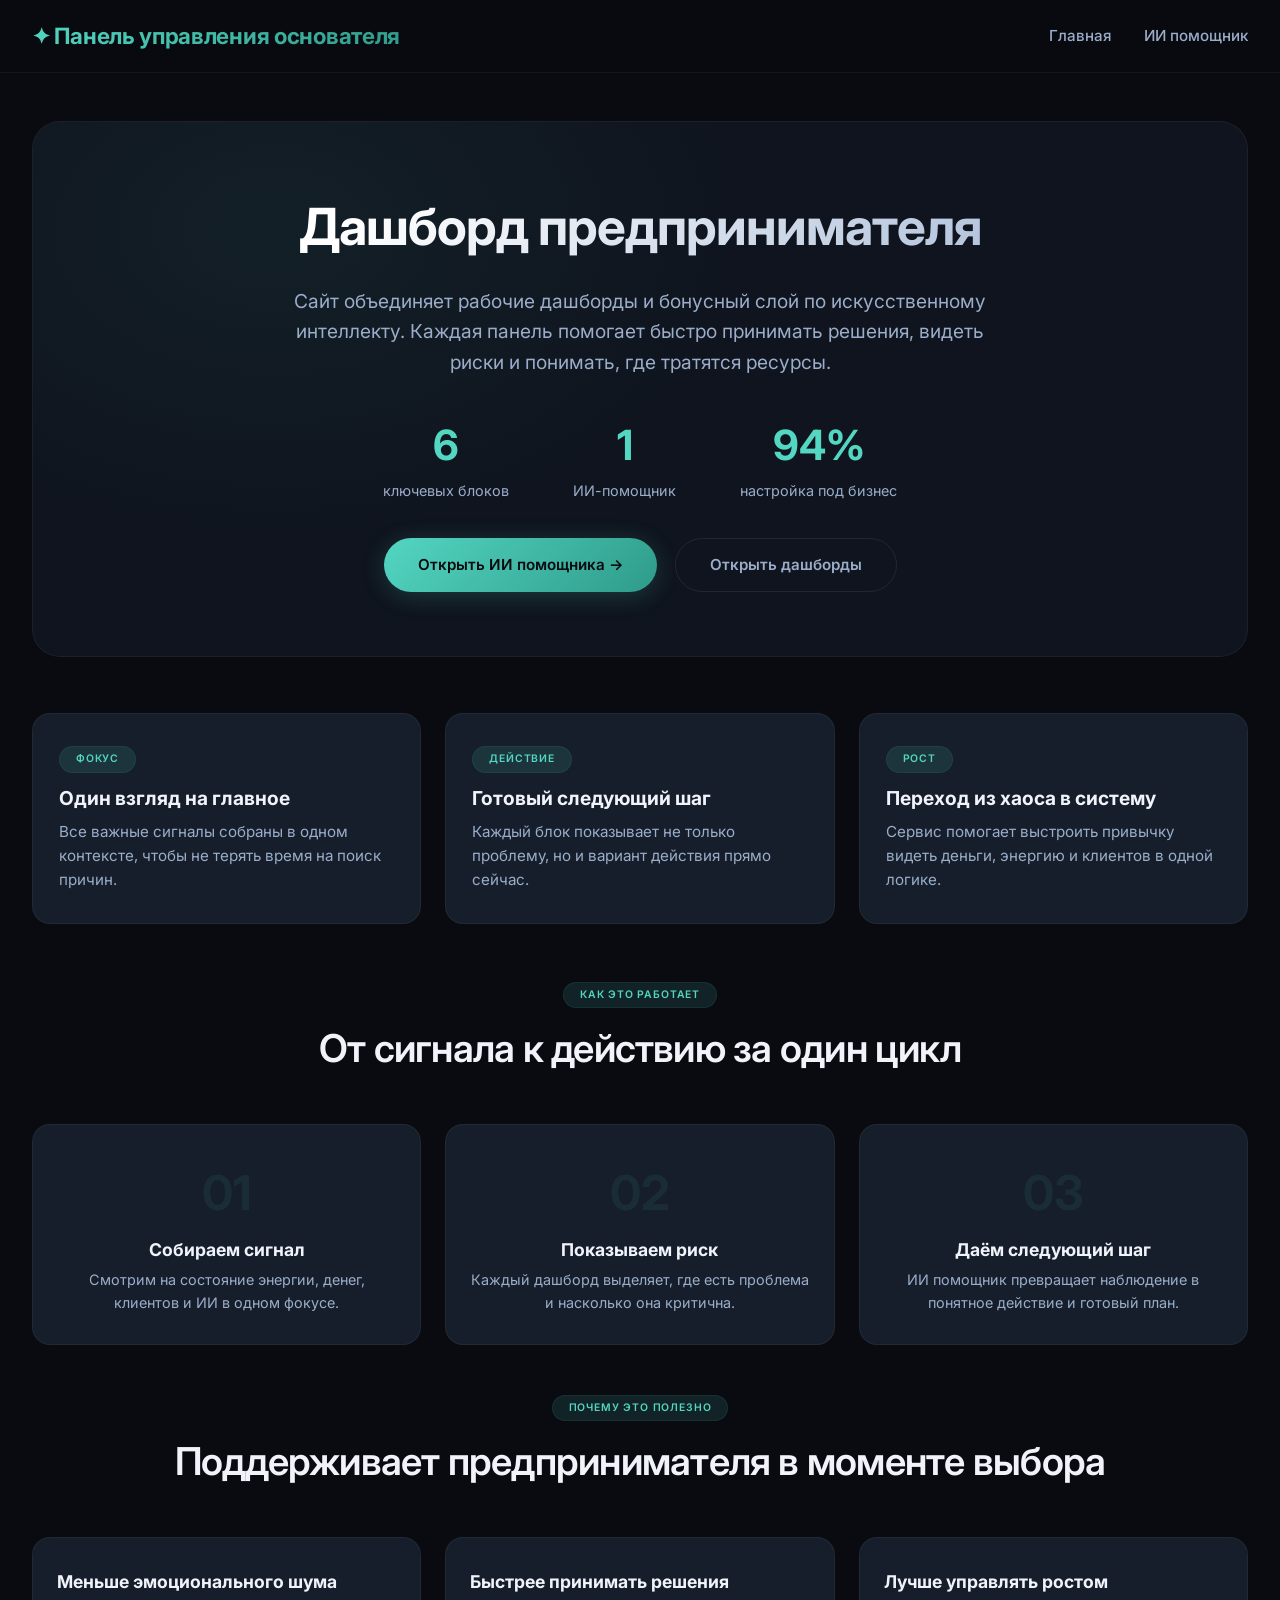
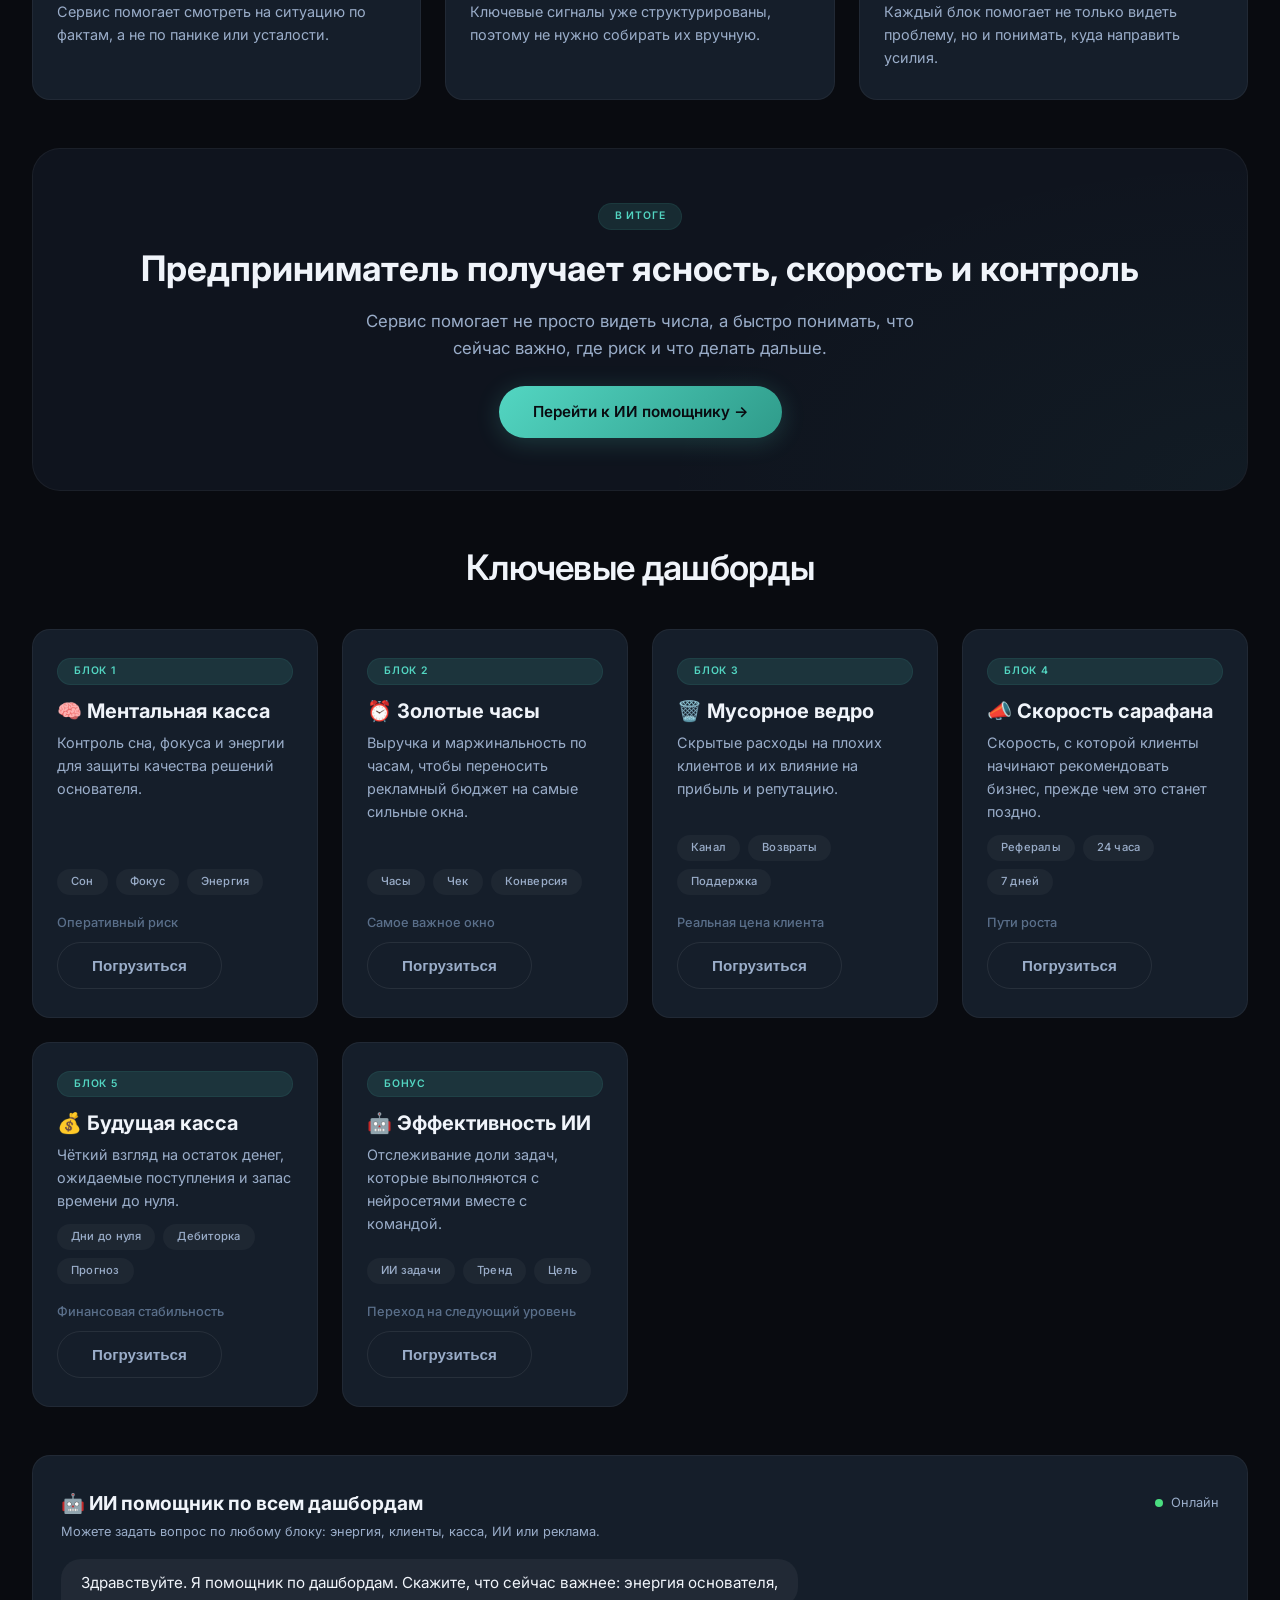
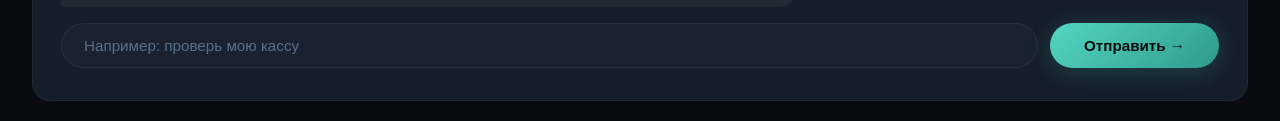
==== index.html @ 98371588 "Update index.html" ====
<!DOCTYPE html>
<html lang="ru">
<head>
  <meta charset="UTF-8" />
  <meta name="viewport" content="width=device-width, initial-scale=1.0" />
  <title>Панель управления основателя</title>
  <link rel="stylesheet" href="styles.css" />
  <link href="https://fonts.googleapis.com/css2?family=Inter:opsz@14..32&display=swap" rel="stylesheet" />
</head>
<body>
  <header>
    <div class="container navbar">
      <div class="brand">✦ Панель управления основателя</div>
      <nav class="nav-links">
        <a href="index.html">Главная</a>
        <a href="ai-assistant.html">ИИ помощник</a>
      </nav>
      <button class="hamburger" aria-label="Меню">
        <span></span><span></span><span></span>
      </button>
    </div>
  </header>

  <main class="container">
    <!-- ===== HERO ===== -->
    <section class="hero">
      <div class="hero-card">
        <div class="hero-glow"></div>
        <h1>Дашборд предпринимателя</h1>
        <p>Сайт объединяет рабочие дашборды и бонусный слой по искусственному интеллекту. Каждая панель помогает быстро принимать решения, видеть риски и понимать, где тратятся ресурсы.</p>
        <div class="hero-metrics">
          <div class="hero-stat" data-count="6">
            <strong>0</strong>
            <span>ключевых блоков</span>
          </div>
          <div class="hero-stat" data-count="1">
            <strong>0</strong>
            <span>ИИ-помощник</span>
          </div>
          <div class="hero-stat" data-count="100" data-suffix="%">
            <strong>0%</strong>
            <span>настройка под бизнес</span>
          </div>
        </div>
        <div class="hero-actions">
          <a class="btn" href="ai-assistant.html">Открыть ИИ помощника →</a>
          <a class="btn secondary" href="#dashboards">Открыть дашборды</a>
        </div>
      </div>
    </section>

    <!-- ===== FEATURES ===== -->
    <section class="feature-band">
      <article class="feature-card fade-item">
        <span class="badge">Фокус</span>
        <h3>Один взгляд на главное</h3>
        <p>Все важные сигналы собраны в одном контексте, чтобы не терять время на поиск причин.</p>
      </article>
      <article class="feature-card fade-item">
        <span class="badge">Действие</span>
        <h3>Готовый следующий шаг</h3>
        <p>Каждый блок показывает не только проблему, но и вариант действия прямо сейчас.</p>
      </article>
      <article class="feature-card fade-item">
        <span class="badge">Рост</span>
        <h3>Переход из хаоса в систему</h3>
        <p>Сервис помогает выстроить привычку видеть деньги, энергию и клиентов в одной логике.</p>
      </article>
    </section>

    <!-- ===== HOW IT WORKS ===== -->
    <section class="how-it-works">
      <div class="section-heading fade-item">
        <span class="badge">Как это работает</span>
        <h2>От сигнала к действию за один цикл</h2>
      </div>
      <div class="steps-grid">
        <article class="step-card fade-item">
          <span class="step-number">01</span>
          <h3>Собираем сигнал</h3>
          <p>Смотрим на состояние энергии, денег, клиентов и ИИ в одном фокусе.</p>
        </article>
        <article class="step-card fade-item">
          <span class="step-number">02</span>
          <h3>Показываем риск</h3>
          <p>Каждый дашборд выделяет, где есть проблема и насколько она критична.</p>
        </article>
        <article class="step-card fade-item">
          <span class="step-number">03</span>
          <h3>Даём следующий шаг</h3>
          <p>ИИ помощник превращает наблюдение в понятное действие и готовый план.</p>
        </article>
      </div>
    </section>

    <!-- ===== VALUE ===== -->
    <section class="value-section">
      <div class="section-heading fade-item">
        <span class="badge">Почему это полезно</span>
        <h2>Поддерживает предпринимателя в моменте выбора</h2>
      </div>
      <div class="value-grid">
        <article class="value-card fade-item">
          <h3>Меньше эмоционального шума</h3>
          <p>Сервис помогает смотреть на ситуацию по фактам, а не по панике или усталости.</p>
        </article>
        <article class="value-card fade-item">
          <h3>Быстрее принимать решения</h3>
          <p>Ключевые сигналы уже структурированы, поэтому не нужно собирать их вручную.</p>
        </article>
        <article class="value-card fade-item">
          <h3>Лучше управлять ростом</h3>
          <p>Каждый блок помогает не только видеть проблему, но и понимать, куда направить усилия.</p>
        </article>
      </div>
    </section>

    <!-- ===== FINAL CTA ===== -->
    <section class="final-cta fade-item">
      <div class="final-cta-content">
        <span class="badge">В итоге</span>
        <h2>Предприниматель получает ясность, скорость и контроль</h2>
        <p>Сервис помогает не просто видеть числа, а быстро понимать, что сейчас важно, где риск и что делать дальше.</p>
        <a class="btn" href="ai-assistant.html">Перейти к ИИ помощнику →</a>
      </div>
    </section>

    <!-- ===== DASHBOARDS ===== -->
    <section id="dashboards">
      <h2 class="section-title fade-item">Ключевые дашборды</h2>
      <div class="dashboard-grid">
        <article class="card fade-item">
          <span class="badge">Блок 1</span>
          <h3>🧠 Ментальная касса</h3>
          <p>Контроль сна, фокуса и энергии для защиты качества решений основателя.</p>
          <div class="metrics"><span>Сон</span><span>Фокус</span><span>Энергия</span></div>
          <div class="actions">
            <span class="link">Оперативный риск</span>
            <button class="btn secondary" data-open-dashboard="mental">Погрузиться</button>
          </div>
        </article>

        <article class="card fade-item">
          <span class="badge">Блок 2</span>
          <h3>⏰ Золотые часы</h3>
          <p>Выручка и маржинальность по часам, чтобы переносить рекламный бюджет на самые сильные окна.</p>
          <div class="metrics"><span>Часы</span><span>Чек</span><span>Конверсия</span></div>
          <div class="actions">
            <span class="link">Самое важное окно</span>
            <button class="btn secondary" data-open-dashboard="hours">Погрузиться</button>
          </div>
        </article>

        <article class="card fade-item">
          <span class="badge">Блок 3</span>
          <h3>🗑️ Мусорное ведро</h3>
          <p>Скрытые расходы на плохих клиентов и их влияние на прибыль и репутацию.</p>
          <div class="metrics"><span>Канал</span><span>Возвраты</span><span>Поддержка</span></div>
          <div class="actions">
            <span class="link">Реальная цена клиента</span>
            <button class="btn secondary" data-open-dashboard="waste">Погрузиться</button>
          </div>
        </article>

        <article class="card fade-item">
          <span class="badge">Блок 4</span>
          <h3>📣 Скорость сарафана</h3>
          <p>Скорость, с которой клиенты начинают рекомендовать бизнес, прежде чем это станет поздно.</p>
          <div class="metrics"><span>Рефералы</span><span>24 часа</span><span>7 дней</span></div>
          <div class="actions">
            <span class="link">Пути роста</span>
            <button class="btn secondary" data-open-dashboard="word">Погрузиться</button>
          </div>
        </article>

        <article class="card fade-item">
          <span class="badge">Блок 5</span>
          <h3>💰 Будущая касса</h3>
          <p>Чёткий взгляд на остаток денег, ожидаемые поступления и запас времени до нуля.</p>
          <div class="metrics"><span>Дни до нуля</span><span>Дебиторка</span><span>Прогноз</span></div>
          <div class="actions">
            <span class="link">Финансовая стабильность</span>
            <button class="btn secondary" data-open-dashboard="cash">Погрузиться</button>
          </div>
        </article>

        <article class="card fade-item">
          <span class="badge">Бонус</span>
          <h3>🤖 Эффективность ИИ</h3>
          <p>Отслеживание доли задач, которые выполняются с нейросетями вместе с командой.</p>
          <div class="metrics"><span>ИИ задачи</span><span>Тренд</span><span>Цель</span></div>
          <div class="actions">
            <span class="link">Переход на следующий уровень</span>
            <button class="btn secondary" data-open-dashboard="ai">Погрузиться</button>
          </div>
        </article>
      </div>
    </section>

    <!-- ===== CHAT ===== -->
    <section class="panel chat-card fade-item">
      <div class="chat-header">
        <h3>🤖 ИИ помощник по всем дашбордам</h3>
        <span class="online-status"><span class="dot"></span> Онлайн</span>
      </div>
      <p class="small">Можете задать вопрос по любому блоку: энергия, клиенты, касса, ИИ или реклама.</p>
      <div class="messages"></div>
      <form class="chat-form">
        <div class="form-row">
          <input type="text" data-chat-input placeholder="Например: проверь мою кассу" />
          <button class="btn" type="submit">Отправить →</button>
        </div>
      </form>
    </section>
  </main>

  <!-- ===== MODAL ===== -->
  <div class="modal" aria-hidden="true">
    <div class="modal-content">
      <div class="modal-header">
        <h3 data-modal-title></h3>
        <button class="close-btn" type="button" aria-label="Закрыть">×</button>
      </div>
      <div data-modal-body></div>
    </div>
  </div>

  <script src="scripts.js"></script>
</body>
</html>
---- styles.css ----
/* ============================================================
   ROOT / ПЕРЕМЕННЫЕ
   ============================================================ */
:root {
  --bg-primary: #090b10;
  --bg-secondary: #0f141e;
  --bg-card: #151e2a;
  --bg-card-hover: #1c2838;
  --border-subtle: rgba(255, 255, 255, 0.05);
  --border-hover: rgba(83, 214, 194, 0.4);
  --text-primary: #f0f4fa;
  --text-secondary: #9aadc9;
  --text-muted: #5a6f8a;
  --accent: #53d6c2;
  --accent-glow: rgba(83, 214, 194, 0.12);
  --accent-gradient: linear-gradient(135deg, #53d6c2, #2f9b8a);
  --radius-lg: 28px;
  --radius-md: 18px;
  --radius-sm: 12px;
  --transition: 0.35s cubic-bezier(0.25, 0.46, 0.45, 0.94);
}

* {
  margin: 0;
  padding: 0;
  box-sizing: border-box;
}

html {
  scroll-behavior: smooth;
}

body {
  font-family: 'Inter', -apple-system, BlinkMacSystemFont, 'Segoe UI', Roboto, sans-serif;
  background: var(--bg-primary);
  color: var(--text-primary);
  line-height: 1.6;
  -webkit-font-smoothing: antialiased;
  overflow-x: hidden;
}

.container {
  max-width: 1280px;
  margin: 0 auto;
  padding: 0 32px;
}

/* ============================================================
   HAMBURGER
   ============================================================ */
.hamburger {
  display: none;
  flex-direction: column;
  gap: 5px;
  background: none;
  border: none;
  cursor: pointer;
  padding: 4px;
}

.hamburger span {
  display: block;
  width: 24px;
  height: 2px;
  background: var(--text-secondary);
  border-radius: 2px;
  transition: all var(--transition);
}

.hamburger.active span:nth-child(1) {
  transform: rotate(45deg) translate(5px, 5px);
}
.hamburger.active span:nth-child(2) {
  opacity: 0;
}
.hamburger.active span:nth-child(3) {
  transform: rotate(-45deg) translate(5px, -5px);
}

/* ============================================================
   HEADER
   ============================================================ */
header {
  padding: 18px 0;
  border-bottom: 1px solid var(--border-subtle);
  backdrop-filter: blur(16px);
  -webkit-backdrop-filter: blur(16px);
  background: rgba(9, 11, 16, 0.6);
  position: sticky;
  top: 0;
  z-index: 100;
  transition: all var(--transition);
}

header.scrolled {
  background: rgba(9, 11, 16, 0.92);
  padding: 12px 0;
}

.navbar {
  display: flex;
  justify-content: space-between;
  align-items: center;
  flex-wrap: wrap;
  gap: 16px;
}

.brand {
  font-size: 1.4rem;
  font-weight: 700;
  background: var(--accent-gradient);
  -webkit-background-clip: text;
  -webkit-text-fill-color: transparent;
  letter-spacing: -0.3px;
}

.nav-links {
  display: flex;
  gap: 32px;
  align-items: center;
}

.nav-links a {
  color: var(--text-secondary);
  text-decoration: none;
  font-size: 0.95rem;
  font-weight: 500;
  transition: color var(--transition);
  position: relative;
}

.nav-links a::after {
  content: '';
  position: absolute;
  bottom: -4px;
  left: 0;
  width: 0;
  height: 2px;
  background: var(--accent);
  transition: width var(--transition);
}

.nav-links a:hover {
  color: var(--text-primary);
}

.nav-links a:hover::after {
  width: 100%;
}

/* ============================================================
   HERO
   ============================================================ */
.hero {
  margin: 48px 0 56px;
  position: relative;
}

.hero-card {
  background: var(--bg-secondary);
  border: 1px solid var(--border-subtle);
  border-radius: var(--radius-lg);
  padding: 64px 56px;
  text-align: center;
  position: relative;
  overflow: hidden;
}

.hero-glow {
  position: absolute;
  top: -40%;
  left: -20%;
  width: 80%;
  height: 120%;
  background: radial-gradient(ellipse, rgba(83, 214, 194, 0.06), transparent 70%);
  animation: heroGlow 12s ease-in-out infinite alternate;
}

@keyframes heroGlow {
  0% {
    transform: translate(-5%, -5%) scale(1);
    opacity: 0.6;
  }
  100% {
    transform: translate(5%, 5%) scale(1.1);
    opacity: 1;
  }
}

.hero-card h1 {
  font-size: 3.2rem;
  font-weight: 700;
  letter-spacing: -0.02em;
  background: linear-gradient(135deg, #ffffff 25%, #9ab0d0);
  -webkit-background-clip: text;
  -webkit-text-fill-color: transparent;
  margin-bottom: 18px;
  position: relative;
}

.hero-card p {
  font-size: 1.2rem;
  color: var(--text-secondary);
  max-width: 720px;
  margin: 0 auto 34px;
  position: relative;
}

.hero-metrics {
  display: flex;
  justify-content: center;
  gap: 64px;
  flex-wrap: wrap;
  margin-bottom: 34px;
  position: relative;
}

.hero-stat {
  text-align: center;
}

.hero-stat strong {
  display: block;
  font-size: 2.6rem;
  font-weight: 700;
  color: var(--accent);
  transition: all var(--transition);
}

.hero-stat span {
  font-size: 0.9rem;
  color: var(--text-secondary);
}

.hero-actions {
  display: flex;
  gap: 18px;
  justify-content: center;
  flex-wrap: wrap;
  position: relative;
}

/* ============================================================
   BUTTONS
   ============================================================ */
.btn {
  display: inline-flex;
  align-items: center;
  gap: 10px;
  padding: 14px 34px;
  background: var(--accent-gradient);
  color: #090b10;
  font-weight: 600;
  font-size: 0.95rem;
  border-radius: 60px;
  text-decoration: none;
  border: none;
  cursor: pointer;
  transition: all var(--transition);
  box-shadow: 0 4px 24px rgba(83, 214, 194, 0.2);
  position: relative;
  overflow: hidden;
}

.btn::before {
  content: '';
  position: absolute;
  inset: 0;
  background: linear-gradient(135deg, rgba(255, 255, 255, 0.15), transparent);
  opacity: 0;
  transition: opacity var(--transition);
}

.btn:hover::before {
  opacity: 1;
}

.btn:hover {
  transform: translateY(-3px) scale(1.01);
  box-shadow: 0 8px 40px rgba(83, 214, 194, 0.35);
}

.btn.secondary {
  background: transparent;
  color: var(--text-secondary);
  border: 1px solid rgba(255, 255, 255, 0.08);
  box-shadow: none;
}

.btn.secondary::before {
  display: none;
}

.btn.secondary:hover {
  background: rgba(255, 255, 255, 0.04);
  color: var(--text-primary);
  border-color: rgba(255, 255, 255, 0.15);
  transform: translateY(-3px);
  box-shadow: 0 8px 30px rgba(0, 0, 0, 0.4);
}

/* ============================================================
   BADGE
   ============================================================ */
.badge {
  display: inline-block;
  background: var(--accent-glow);
  color: var(--accent);
  font-size: 0.65rem;
  font-weight: 600;
  padding: 4px 16px;
  border-radius: 40px;
  text-transform: uppercase;
  letter-spacing: 0.08em;
  margin-bottom: 10px;
  border: 1px solid rgba(83, 214, 194, 0.08);
}

/* ============================================================
   SECTION HEADING
   ============================================================ */
.section-heading {
  text-align: center;
  margin-bottom: 44px;
}

.section-heading h2 {
  font-size: 2.4rem;
  font-weight: 600;
  letter-spacing: -0.02em;
}

/* ============================================================
   FADE-ITEMS (анимация при скролле)
   ============================================================ */
.fade-item {
  opacity: 0;
  transform: translateY(30px);
  transition: all 0.7s cubic-bezier(0.25, 0.46, 0.45, 0.94);
}

.fade-item.visible {
  opacity: 1;
  transform: translateY(0);
}

/* Stagger задержки для карточек */
.fade-item:nth-child(1) {
  transition-delay: 0.05s;
}
.fade-item:nth-child(2) {
  transition-delay: 0.12s;
}
.fade-item:nth-child(3) {
  transition-delay: 0.19s;
}
.fade-item:nth-child(4) {
  transition-delay: 0.26s;
}
.fade-item:nth-child(5) {
  transition-delay: 0.33s;
}
.fade-item:nth-child(6) {
  transition-delay: 0.40s;
}

/* ============================================================
   FEATURE BAND
   ============================================================ */
.feature-band {
  display: grid;
  grid-template-columns: repeat(auto-fit, minmax(260px, 1fr));
  gap: 24px;
  margin: 40px 0 56px;
}

.feature-card {
  background: var(--bg-card);
  padding: 30px 26px;
  border-radius: var(--radius-md);
  border: 1px solid var(--border-subtle);
  transition: all var(--transition);
  cursor: default;
}

.feature-card:hover {
  border-color: var(--border-hover);
  background: var(--bg-card-hover);
  transform: translateY(-6px);
  box-shadow: 0 12px 40px rgba(0, 0, 0, 0.3);
}

.feature-card h3 {
  font-size: 1.2rem;
  margin-bottom: 6px;
}

.feature-card p {
  color: var(--text-secondary);
  font-size: 0.95rem;
}

/* ============================================================
   STEPS
   ============================================================ */
.steps-grid {
  display: grid;
  grid-template-columns: repeat(auto-fit, minmax(220px, 1fr));
  gap: 24px;
  margin-bottom: 48px;
}

.step-card {
  background: var(--bg-card);
  padding: 30px 24px;
  border-radius: var(--radius-md);
  border: 1px solid var(--border-subtle);
  transition: all var(--transition);
  text-align: center;
  cursor: default;
}

.step-card:hover {
  border-color: var(--border-hover);
  transform: translateY(-6px);
  box-shadow: 0 12px 40px rgba(0, 0, 0, 0.3);
}

.step-number {
  font-size: 3rem;
  font-weight: 700;
  color: rgba(83, 214, 194, 0.08);
  display: block;
  margin-bottom: 4px;
  transition: color var(--transition);
}

.step-card:hover .step-number {
  color: rgba(83, 214, 194, 0.2);
}

.step-card h3 {
  font-size: 1.1rem;
  margin-bottom: 4px;
}

.step-card p {
  color: var(--text-secondary);
  font-size: 0.9rem;
}

/* ============================================================
   VALUE GRID
   ============================================================ */
.value-grid {
  display: grid;
  grid-template-columns: repeat(auto-fit, minmax(240px, 1fr));
  gap: 24px;
  margin: 32px 0 48px;
}

.value-card {
  background: var(--bg-card);
  padding: 30px 24px;
  border-radius: var(--radius-md);
  border: 1px solid var(--border-subtle);
  transition: all var(--transition);
  cursor: default;
}

.value-card:hover {
  border-color: var(--border-hover);
  background: var(--bg-card-hover);
  transform: translateY(-4px);
}

.value-card h3 {
  font-size: 1.1rem;
  margin-bottom: 4px;
}

.value-card p {
  color: var(--text-secondary);
  font-size: 0.9rem;
}

/* ============================================================
   FINAL CTA
   ============================================================ */
.final-cta {
  margin: 48px 0;
}

.final-cta-content {
  background: var(--bg-secondary);
  padding: 52px 44px;
  border-radius: var(--radius-lg);
  border: 1px solid var(--border-subtle);
  text-align: center;
  position: relative;
  overflow: hidden;
}

.final-cta-content::before {
  content: '';
  position: absolute;
  bottom: 0;
  right: 0;
  width: 50%;
  height: 100%;
  background: radial-gradient(ellipse at bottom right, rgba(83, 214, 194, 0.04), transparent 70%);
  pointer-events: none;
}

.final-cta-content h2 {
  font-size: 2.2rem;
  margin-bottom: 12px;
  position: relative;
}

.final-cta-content p {
  color: var(--text-secondary);
  max-width: 600px;
  margin: 0 auto 24px;
  font-size: 1.05rem;
  position: relative;
}

/* ============================================================
   DASHBOARDS
   ============================================================ */
.section-title {
  font-size: 2.2rem;
  font-weight: 600;
  text-align: center;
  margin-bottom: 34px;
  letter-spacing: -0.02em;
}

.dashboard-grid {
  display: grid;
  grid-template-columns: repeat(auto-fit, minmax(280px, 1fr));
  gap: 24px;
  margin-bottom: 48px;
}

.card {
  background: var(--bg-card);
  padding: 28px 24px;
  border-radius: var(--radius-md);
  border: 1px solid var(--border-subtle);
  transition: all var(--transition);
  display: flex;
  flex-direction: column;
  cursor: default;
  position: relative;
}

.card::before {
  content: '';
  position: absolute;
  inset: -1px;
  border-radius: var(--radius-md);
  background: var(--accent-gradient);
  opacity: 0;
  transition: opacity var(--transition);
  z-index: -1;
}

.card:hover::before {
  opacity: 0.08;
}

.card:hover {
  border-color: var(--border-hover);
  transform: translateY(-8px);
  background: var(--bg-card-hover);
  box-shadow: 0 16px 48px rgba(0, 0, 0, 0.35);
}

.card h3 {
  font-size: 1.25rem;
  margin-bottom: 4px;
}

.card p {
  color: var(--text-secondary);
  font-size: 0.9rem;
  margin-bottom: 12px;
  flex: 1;
}

.metrics {
  display: flex;
  gap: 8px;
  flex-wrap: wrap;
  margin-bottom: 14px;
}

.metrics span {
  background: rgba(255, 255, 255, 0.04);
  padding: 4px 14px;
  border-radius: 30px;
  font-size: 0.7rem;
  font-weight: 500;
  color: var(--text-secondary);
  letter-spacing: 0.02em;
  transition: all var(--transition);
}

.card:hover .metrics span {
  background: rgba(83, 214, 194, 0.08);
  color: var(--text-primary);
}

.actions {
  display: flex;
  justify-content: space-between;
  align-items: center;
  flex-wrap: wrap;
  gap: 8px;
  margin-top: 4px;
}

.link {
  color: var(--text-muted);
  font-size: 0.8rem;
  font-weight: 500;
  transition: color var(--transition);
  cursor: default;
}

.link:hover {
  color: var(--accent);
}

/* ============================================================
   CHAT
   ============================================================ */
.panel {
  background: var(--bg-card);
  padding: 32px 28px;
  border-radius: var(--radius-md);
  border: 1px solid var(--border-subtle);
  margin: 40px 0 20px;
  transition: all var(--transition);
}

.panel:hover {
  border-color: var(--border-hover);
}

.chat-header {
  display: flex;
  justify-content: space-between;
  align-items: center;
  flex-wrap: wrap;
  gap: 12px;
  margin-bottom: 4px;
}

.chat-header h3 {
  font-size: 1.2rem;
}

.online-status {
  display: flex;
  align-items: center;
  gap: 8px;
  font-size: 0.8rem;
  color: var(--text-secondary);
}

.dot {
  display: inline-block;
  width: 8px;
  height: 8px;
  background: #4ade80;
  border-radius: 50%;
  animation: pulse-dot 2s ease-in-out infinite;
}

@keyframes pulse-dot {
  0%,
  100% {
    opacity: 1;
    transform: scale(1);
  }
  50% {
    opacity: 0.4;
    transform: scale(0.8);
  }
}

.chat-card .messages {
  max-height: 220px;
  overflow-y: auto;
  margin: 16px 0;
  display: flex;
  flex-direction: column;
  gap: 10px;
  padding-right: 4px;
}

.message {
  background: rgba(255, 255, 255, 0.05);
  padding: 12px 20px;
  border-radius: 20px 20px 20px 4px;
  max-width: 82%;
  font-size: 0.95rem;
  align-self: flex-start;
  color: var(--text-primary);
  animation: messageIn 0.4s ease;
}

@keyframes messageIn {
  0% {
    opacity: 0;
    transform: translateY(10px) scale(0.97);
  }
  100% {
    opacity: 1;
    transform: translateY(0) scale(1);
  }
}

.message.user {
  background: var(--accent);
  color: #090b10;
  border-radius: 20px 20px 4px 20px;
  align-self: flex-end;
}

.chat-form .form-row {
  display: flex;
  gap: 12px;
}

.chat-form input {
  flex: 1;
  padding: 12px 22px;
  border-radius: 60px;
  border: 1px solid rgba(255, 255, 255, 0.06);
  background: rgba(255, 255, 255, 0.02);
  color: var(--text-primary);
  font-size: 0.95rem;
  transition: all var(--transition);
}

.chat-form input::placeholder {
  color: var(--text-muted);
}

.chat-form input:focus {
  outline: none;
  border-color: var(--accent);
  background: rgba(255, 255, 255, 0.05);
  box-shadow: 0 0 0 4px rgba(83, 214, 194, 0.06);
}

/* ============================================================
   MODAL
   ============================================================ */
.modal {
  display: none;
  position: fixed;
  inset: 0;
  background: rgba(0, 0, 0, 0.7);
  backdrop-filter: blur(16px);
  -webkit-backdrop-filter: blur(16px);
  align-items: center;
  justify-content: center;
  z-index: 999;
  animation: modalFade 0.3s ease;
}

@keyframes modalFade {
  0% {
    opacity: 0;
  }
  100% {
    opacity: 1;
  }
}

.modal.open {
  display: flex;
}

.modal-content {
  background: var(--bg-secondary);
  padding: 36px 32px;
  border-radius: var(--radius-lg);
  max-width: 640px;
  width: 92%;
  border: 1px solid var(--border-subtle);
  max-height: 90vh;
  overflow-y: auto;
  animation: modalSlide 0.4s cubic-bezier(0.25, 0.46, 0.45, 0.94);
}

@keyframes modalSlide {
  0% {
    opacity: 0;
    transform: translateY(20px) scale(0.97);
  }
  100% {
    opacity: 1;
    transform: translateY(0) scale(1);
  }
}

.modal-header {
  display: flex;
  justify-content: space-between;
  align-items: center;
  margin-bottom: 18px;
}

.modal-header h3 {
  font-size: 1.5rem;
}

.close-btn {
  background: none;
  border: none;
  color: var(--text-secondary);
  font-size: 2rem;
  cursor: pointer;
  transition: color var(--transition);
  line-height: 1;
  padding: 4px 8px;
}

.close-btn:hover {
  color: var(--text-primary);
  transform: rotate(90deg);
}

/* ============================================================
   VISUAL PANELS
   ============================================================ */
.visual-panel {
  background: rgba(255, 255, 255, 0.02);
  padding: 18px;
  border-radius: var(--radius-sm);
  margin: 12px 0 18px;
}

.visual-pill-row {
  display: flex;
  gap: 10px;
  flex-wrap: wrap;
  margin: 8px 0;
}

.visual-pill {
  padding: 6px 18px;
  border-radius: 40px;
  font-size: 0.8rem;
  font-weight: 600;
}

.visual-pill.good {
  background: rgba(83, 214, 194, 0.15);
  color: #53d6c2;
}
.visual-pill.warning {
  background: rgba(255, 193, 7, 0.15);
  color: #ffc107;
}
.visual-pill.danger {
  background: rgba(244, 67, 54, 0.15);
  color: #f44336;
}

.sparkline {
  display: flex;
  align-items: flex-end;
  gap: 6px;
  height: 64px;
  margin-top: 8px;
}

.sparkline span {
  display: block;
  flex: 1;
  background: var(--accent);
  border-radius: 4px 4px 0 0;
  opacity: 0.5;
  transition: height 0.5s ease;
}

.sparkline span:hover {
  opacity: 0.9;
}

.heat-grid {
  display: grid;
  grid-template-columns: repeat(7, 1fr);
  gap: 6px;
  margin: 8px 0;
}

.heat-cell {
  aspect-ratio: 1;
  border-radius: 6px;
  background: var(--accent);
  opacity: 0.08;
  transition: all 0.4s ease;
}

.heat-cell.active {
  opacity: 0.45;
}

.heat-cell:hover {
  opacity: 0.7 !important;
  transform: scale(1.05);
}

.small {
  font-size: 0.8rem;
  color: var(--text-secondary);
}

.channel-bars {
  margin: 8px 0;
}

.channel-row {
  display: flex;
  align-items: center;
  gap: 12px;
  margin: 6px 0;
}

.channel-row span {
  width: 90px;
  font-size: 0.85rem;
  color: var(--text-secondary);
}

.bar-track {
  flex: 1;
  height: 6px;
  background: rgba(255, 255, 255, 0.05);
  border-radius: 6px;
  overflow: hidden;
}

.bar-fill {
  height: 100%;
  border-radius: 6px;
  transition: width 1s ease;
}

.bar-fill.danger {
  background: #f44336;
}
.bar-fill.warning {
  background: #ffc107;
}
.bar-fill.good {
  background: #53d6c2;
}

.timeline-steps {
  display: flex;
  gap: 10px;
  flex-wrap: wrap;
  margin: 8px 0;
}

.timeline-step {
  background: rgba(255, 255, 255, 0.04);
  padding: 4px 16px;
  border-radius: 30px;
  font-size: 0.8rem;
  color: var(--text-muted);
  transition: all var(--transition);
}

.timeline-step.active {
  background: var(--accent-glow);
  color: var(--accent);
}

.forecast-bars {
  display: flex;
  justify-content: space-around;
  align-items: flex-end;
  height: 120px;
  padding: 8px 0;
  gap: 8px;
}

.forecast-bar {
  display: flex;
  flex-direction: column;
  align-items: center;
  gap: 6px;
  flex: 1;
}

.forecast-bar strong {
  display: block;
  width: 24px;
  background: var(--accent);
  border-radius: 4px 4px 0 0;
  opacity: 0.5;
  min-height: 8px;
  transition: height 0.8s ease;
}

.forecast-bar span {
  font-size: 0.7rem;
  color: var(--text-secondary);
}

.line-chart {
  position: relative;
  height: 80px;
  margin: 8px 0;
}

.line-point {
  position: absolute;
  width: 14px;
  height: 14px;
  background: var(--accent);
  border-radius: 50%;
  transform: translate(-50%, -50%);
  border: 2px solid var(--bg-primary);
  transition: all 0.4s ease;
  cursor: default;
}

.line-point:hover {
  transform: translate(-50%, -50%) scale(1.3);
  box-shadow: 0 0 20px rgba(83, 214, 194, 0.3);
}

.detail-card {
  background: rgba(255, 255, 255, 0.02);
  padding: 18px;
  border-radius: var(--radius-sm);
  margin: 12px 0;
  transition: all var(--transition);
}

.detail-card:hover {
  background: rgba(255, 255, 255, 0.04);
}

.detail-card h4 {
  font-size: 0.85rem;
  color: var(--text-secondary);
  margin-bottom: 4px;
}

.detail-card p {
  font-size: 0.95rem;
}

.detail-card .recommendations {
  color: var(--accent);
  font-weight: 500;
}

/* ============================================================
   SCROLLBAR
   ============================================================ */
::-webkit-scrollbar {
  width: 5px;
}
::-webkit-scrollbar-track {
  background: var(--bg-primary);
}
::-webkit-scrollbar-thumb {
  background: #1e2d3d;
  border-radius: 10px;
}
::-webkit-scrollbar-thumb:hover {
  background: #2e4055;
}

/* ============================================================
   ADAPTIVE
   ============================================================ */
@media (max-width: 768px) {
  .container {
    padding: 0 16px;
  }

  .hamburger {
    display: flex;
  }

  .nav-links {
    display: none;
    flex-direction: column;
    width: 100%;
    gap: 12px;
    padding: 16px 0 8px;
  }

  .nav-links.open {
    display: flex;
  }

  .hero-card {
    padding: 32px 20px;
  }

  .hero-card h1 {
    font-size: 2rem;
  }

  .hero-card p {
    font-size: 1rem;
  }

  .hero-metrics {
    gap: 28px;
  }

  .hero-stat strong {
    font-size: 2rem;
  }

  .navbar {
    flex-wrap: wrap;
  }

  .section-heading h2 {
    font-size: 1.6rem;
  }

  .dashboard-grid {
    grid-template-columns: 1fr;
  }

  .feature-band {
    grid-template-columns: 1fr;
  }

  .steps-grid {
    grid-template-columns: 1fr;
  }

  .value-grid {
    grid-template-columns: 1fr;
  }

  .final-cta-content {
    padding: 32px 20px;
  }

  .final-cta-content h2 {
    font-size: 1.5rem;
  }

  .btn {
    padding: 12px 24px;
    font-size: 0.9rem;
  }

  .panel {
    padding: 24px 16px;
  }

  .modal-content {
    padding: 24px 16px;
  }

  .brand {
    font-size: 1.1rem;
  }

  .chat-header {
    flex-direction: column;
    align-items: flex-start;
  }
}

@media (min-width: 1400px) {
  .container {
    max-width: 1440px;
    padding: 0 48px;
  }

  .hero-card h1 {
    font-size: 3.8rem;
  }

  .dashboard-grid {
    grid-template-columns: repeat(3, 1fr);
  }
}
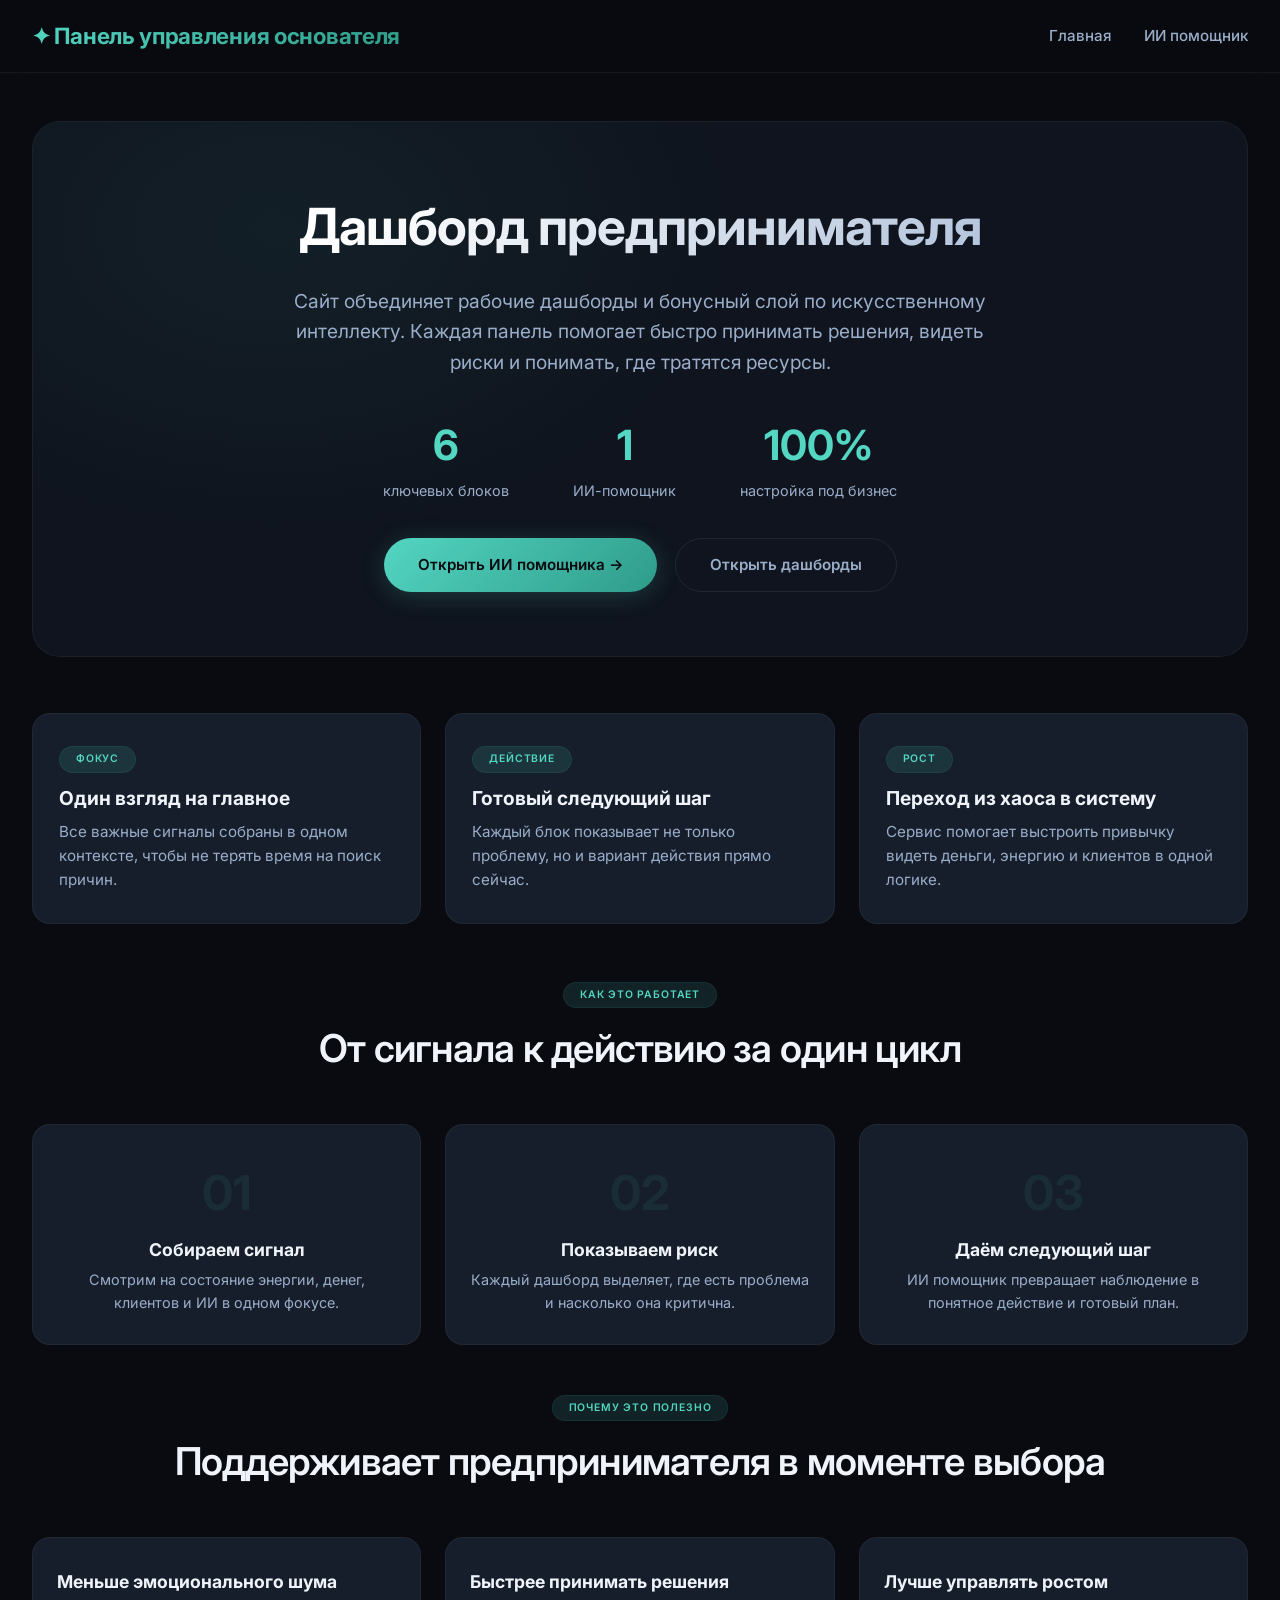
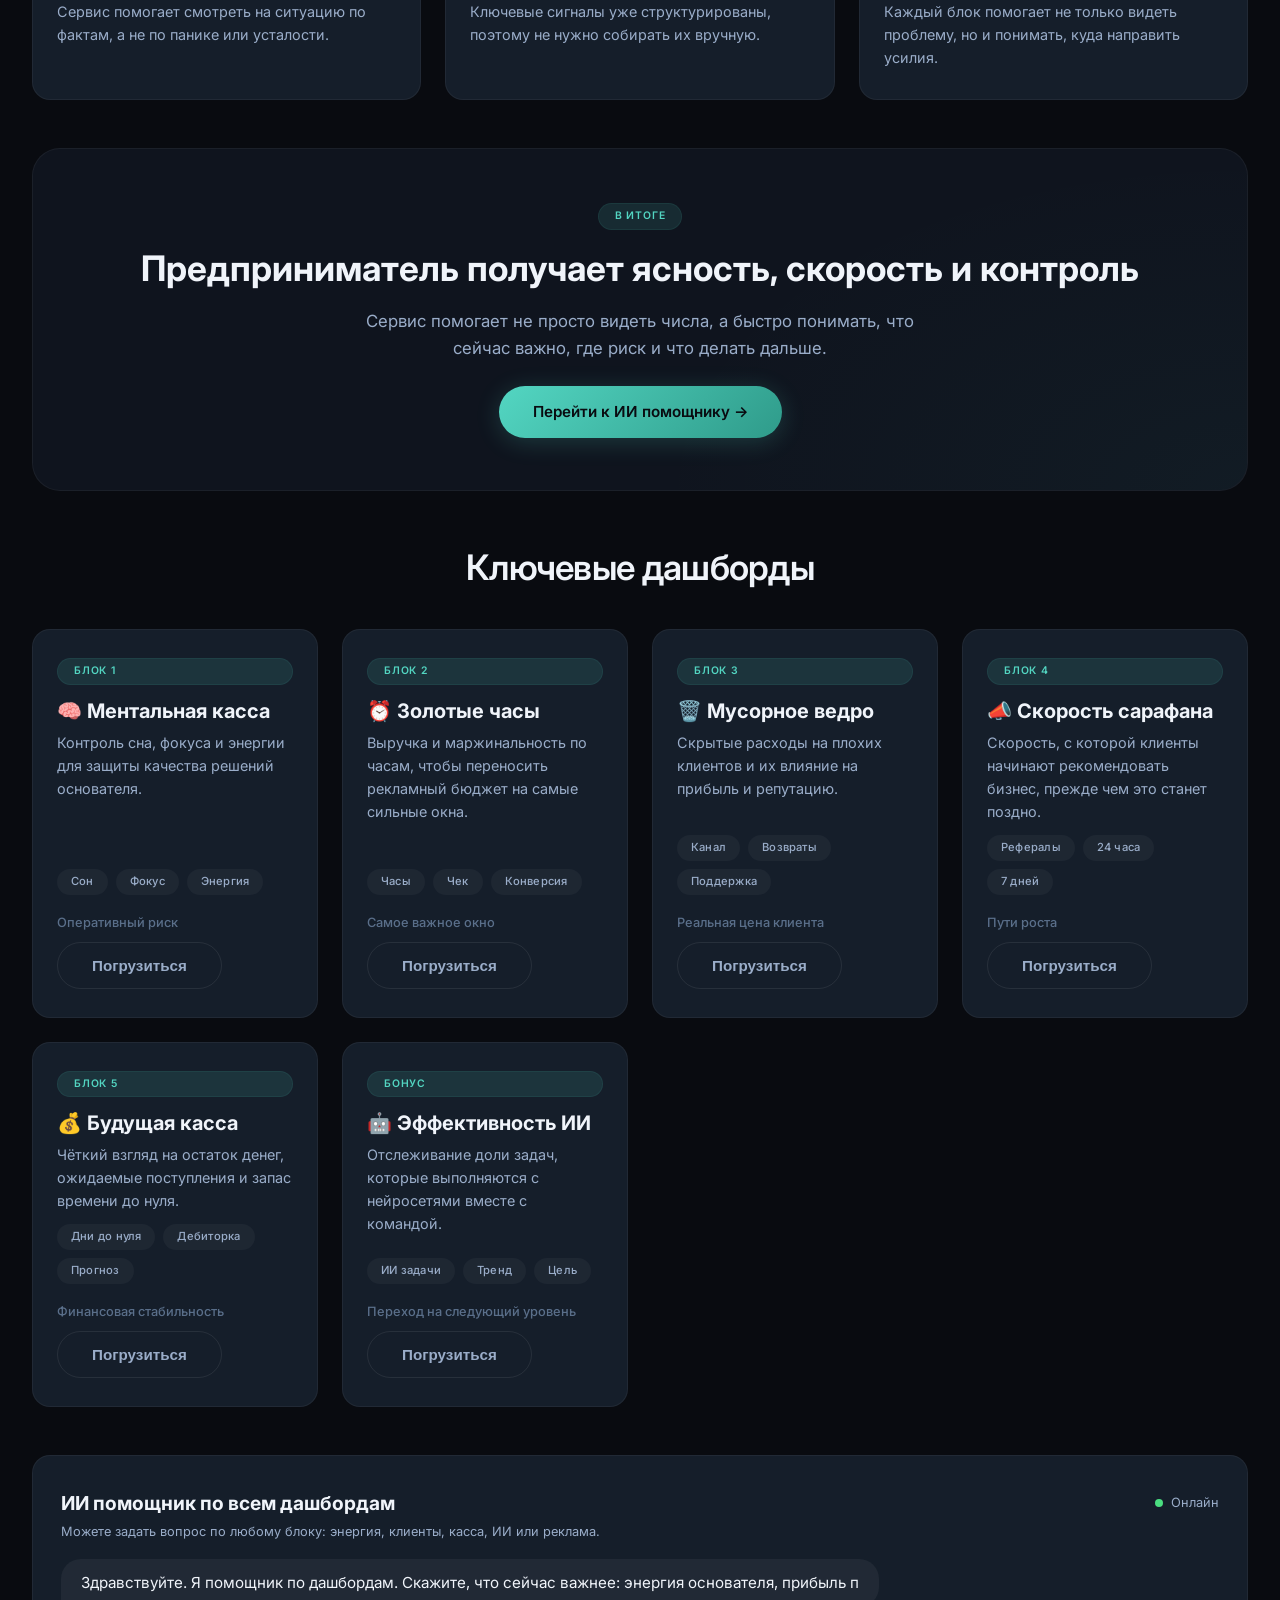
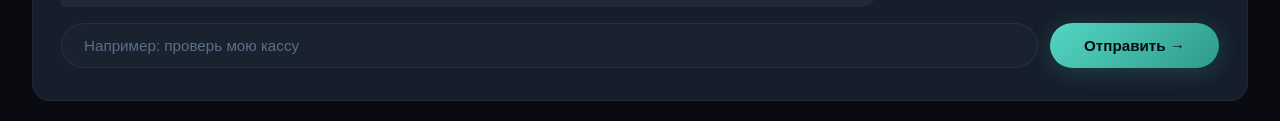
==== commit aa4b51fa: "Update index.html" ====
--- a/index.html
+++ b/index.html
@@ -197,10 +197,10 @@
       </div>
     </section>
 
-    <!-- ===== CHAT ===== -->
+    <!-- ===== CHAT (иконка УБРАНА) ===== -->
     <section class="panel chat-card fade-item">
       <div class="chat-header">
-        <h3>🤖 ИИ помощник по всем дашбордам</h3>
+        <h3>ИИ помощник по всем дашбордам</h3>
         <span class="online-status"><span class="dot"></span> Онлайн</span>
       </div>
       <p class="small">Можете задать вопрос по любому блоку: энергия, клиенты, касса, ИИ или реклама.</p>
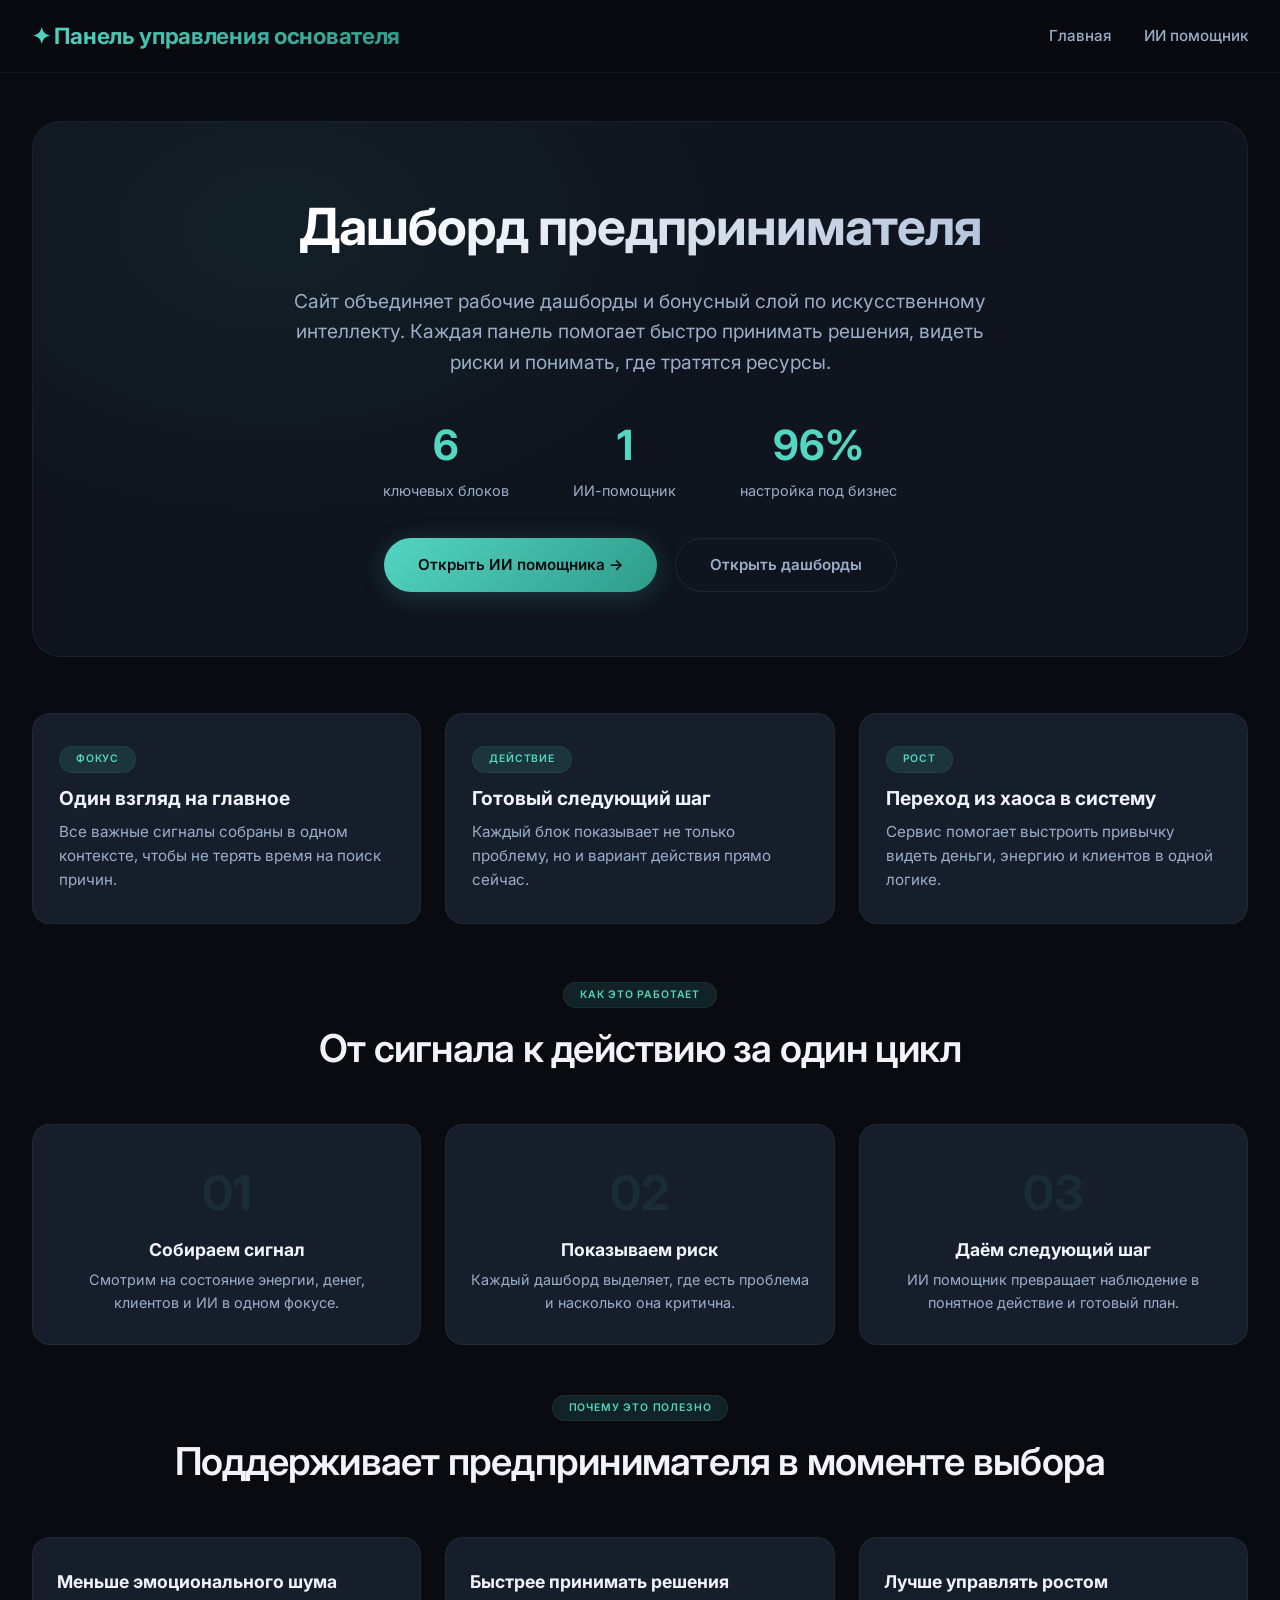
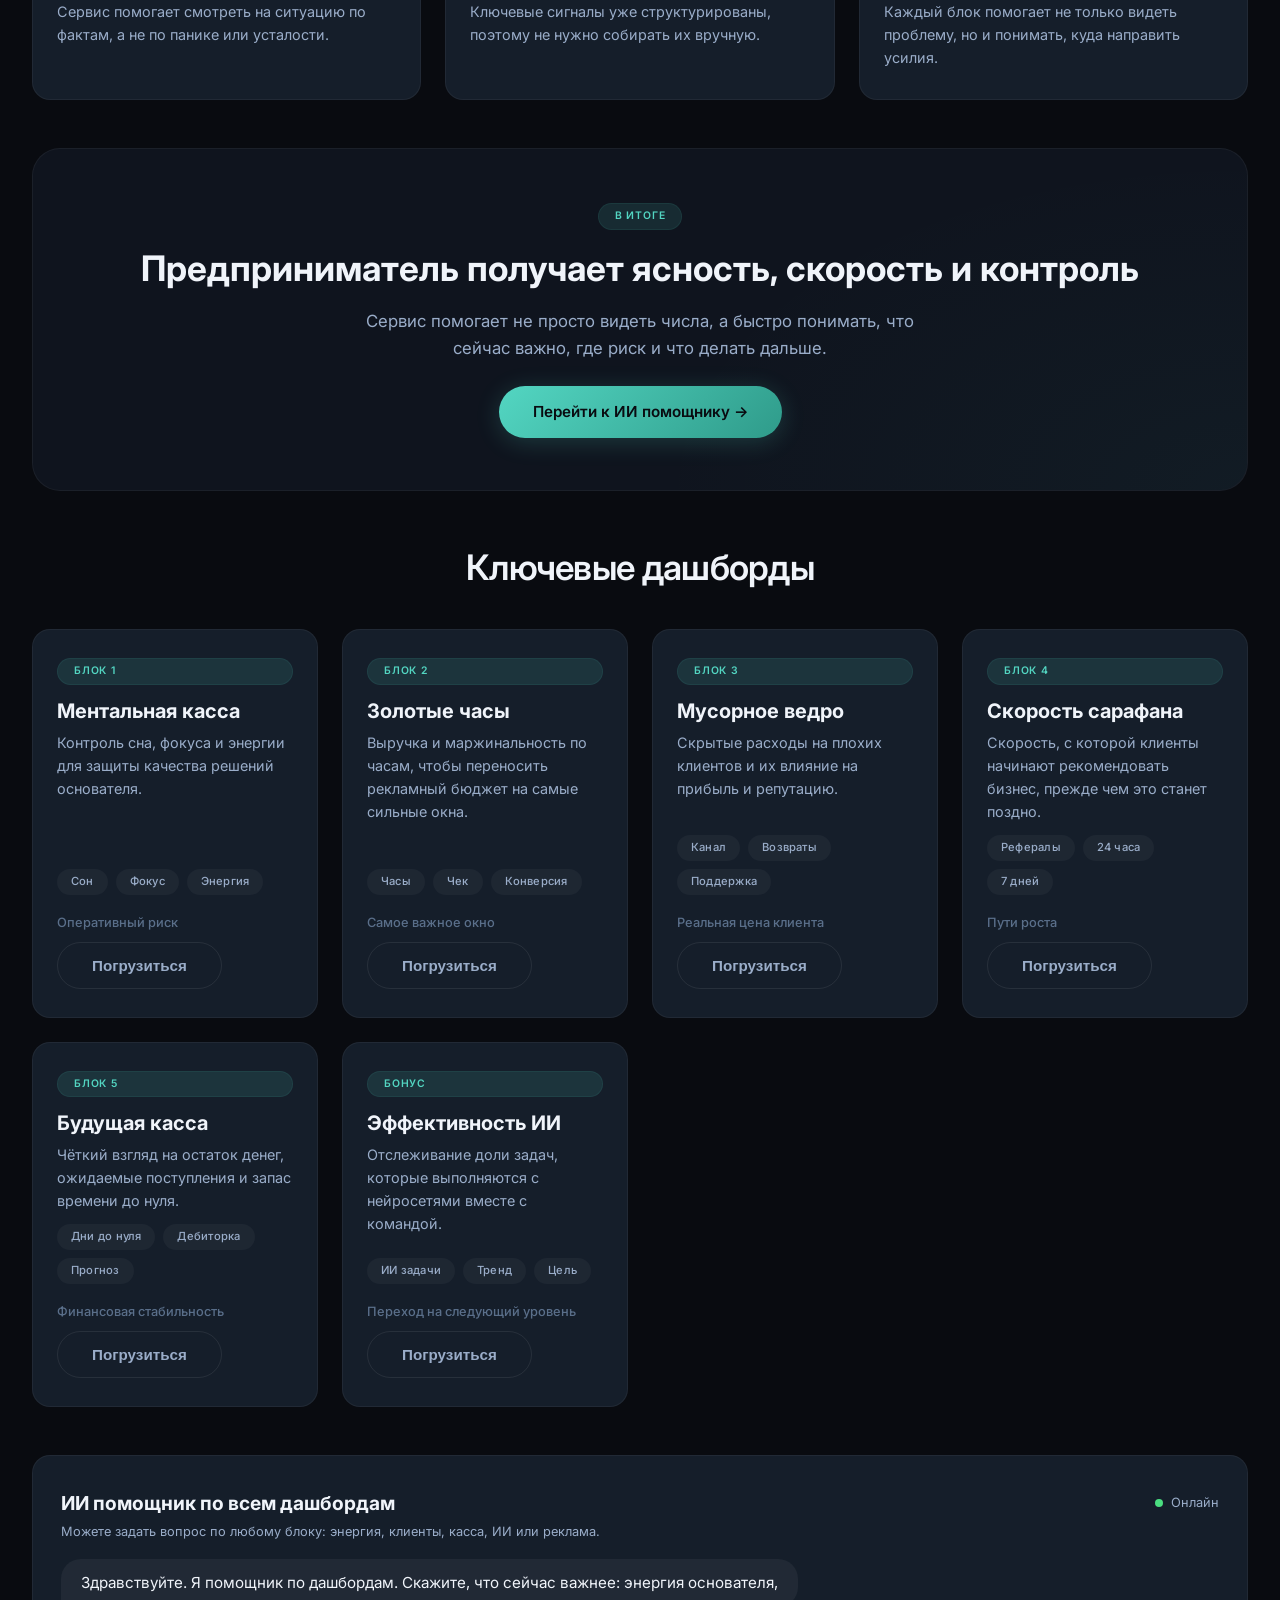
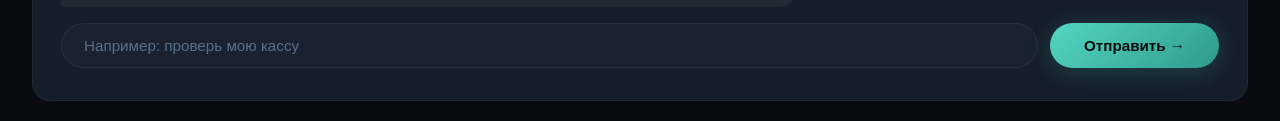
==== commit 849efe71: "Update index.html" ====
--- a/index.html
+++ b/index.html
@@ -131,7 +131,7 @@
       <div class="dashboard-grid">
         <article class="card fade-item">
           <span class="badge">Блок 1</span>
-          <h3>🧠 Ментальная касса</h3>
+          <h3>Ментальная касса</h3>
           <p>Контроль сна, фокуса и энергии для защиты качества решений основателя.</p>
           <div class="metrics"><span>Сон</span><span>Фокус</span><span>Энергия</span></div>
           <div class="actions">
@@ -142,7 +142,7 @@
 
         <article class="card fade-item">
           <span class="badge">Блок 2</span>
-          <h3>⏰ Золотые часы</h3>
+          <h3>Золотые часы</h3>
           <p>Выручка и маржинальность по часам, чтобы переносить рекламный бюджет на самые сильные окна.</p>
           <div class="metrics"><span>Часы</span><span>Чек</span><span>Конверсия</span></div>
           <div class="actions">
@@ -153,7 +153,7 @@
 
         <article class="card fade-item">
           <span class="badge">Блок 3</span>
-          <h3>🗑️ Мусорное ведро</h3>
+          <h3>Мусорное ведро</h3>
           <p>Скрытые расходы на плохих клиентов и их влияние на прибыль и репутацию.</p>
           <div class="metrics"><span>Канал</span><span>Возвраты</span><span>Поддержка</span></div>
           <div class="actions">
@@ -164,7 +164,7 @@
 
         <article class="card fade-item">
           <span class="badge">Блок 4</span>
-          <h3>📣 Скорость сарафана</h3>
+          <h3>Скорость сарафана</h3>
           <p>Скорость, с которой клиенты начинают рекомендовать бизнес, прежде чем это станет поздно.</p>
           <div class="metrics"><span>Рефералы</span><span>24 часа</span><span>7 дней</span></div>
           <div class="actions">
@@ -175,7 +175,7 @@
 
         <article class="card fade-item">
           <span class="badge">Блок 5</span>
-          <h3>💰 Будущая касса</h3>
+          <h3>Будущая касса</h3>
           <p>Чёткий взгляд на остаток денег, ожидаемые поступления и запас времени до нуля.</p>
           <div class="metrics"><span>Дни до нуля</span><span>Дебиторка</span><span>Прогноз</span></div>
           <div class="actions">
@@ -186,7 +186,7 @@
 
         <article class="card fade-item">
           <span class="badge">Бонус</span>
-          <h3>🤖 Эффективность ИИ</h3>
+          <h3>Эффективность ИИ</h3>
           <p>Отслеживание доли задач, которые выполняются с нейросетями вместе с командой.</p>
           <div class="metrics"><span>ИИ задачи</span><span>Тренд</span><span>Цель</span></div>
           <div class="actions">
@@ -197,7 +197,7 @@
       </div>
     </section>
 
-    <!-- ===== CHAT (иконка УБРАНА) ===== -->
+    <!-- ===== CHAT ===== -->
     <section class="panel chat-card fade-item">
       <div class="chat-header">
         <h3>ИИ помощник по всем дашбордам</h3>
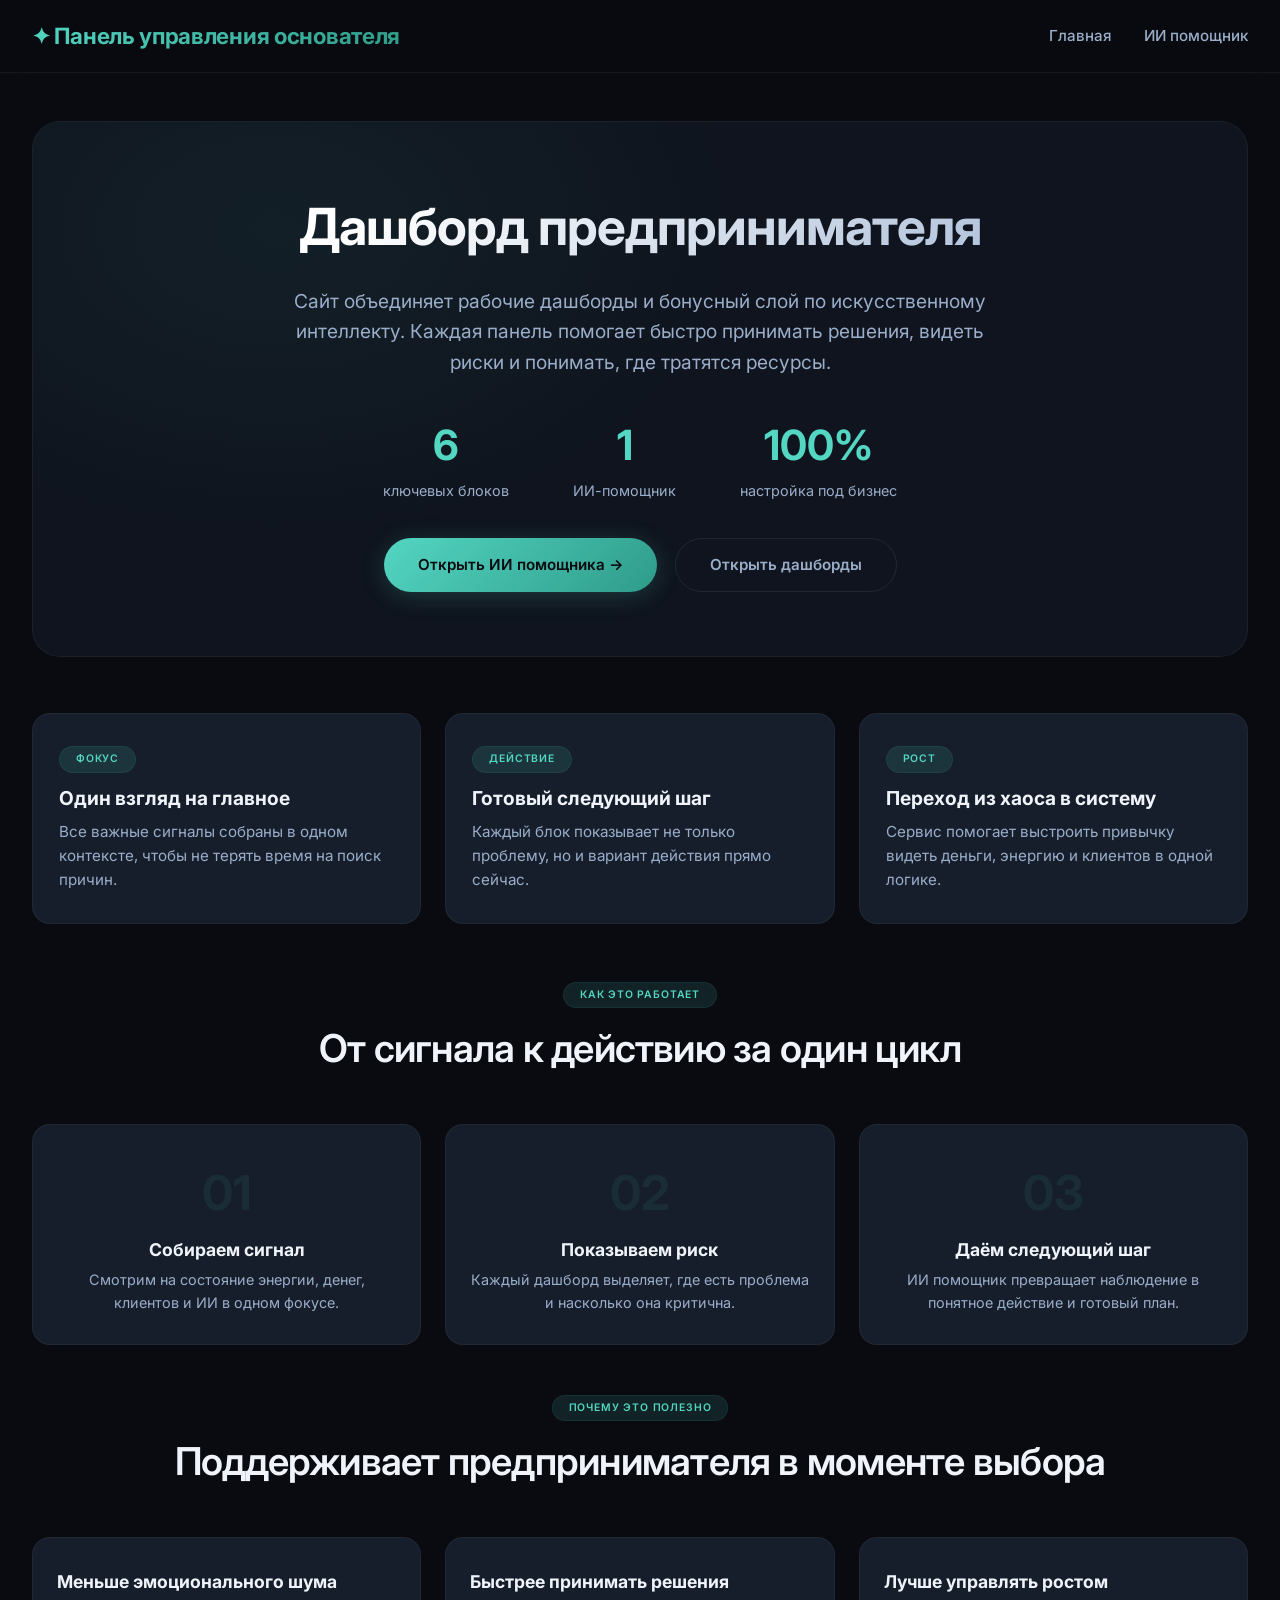
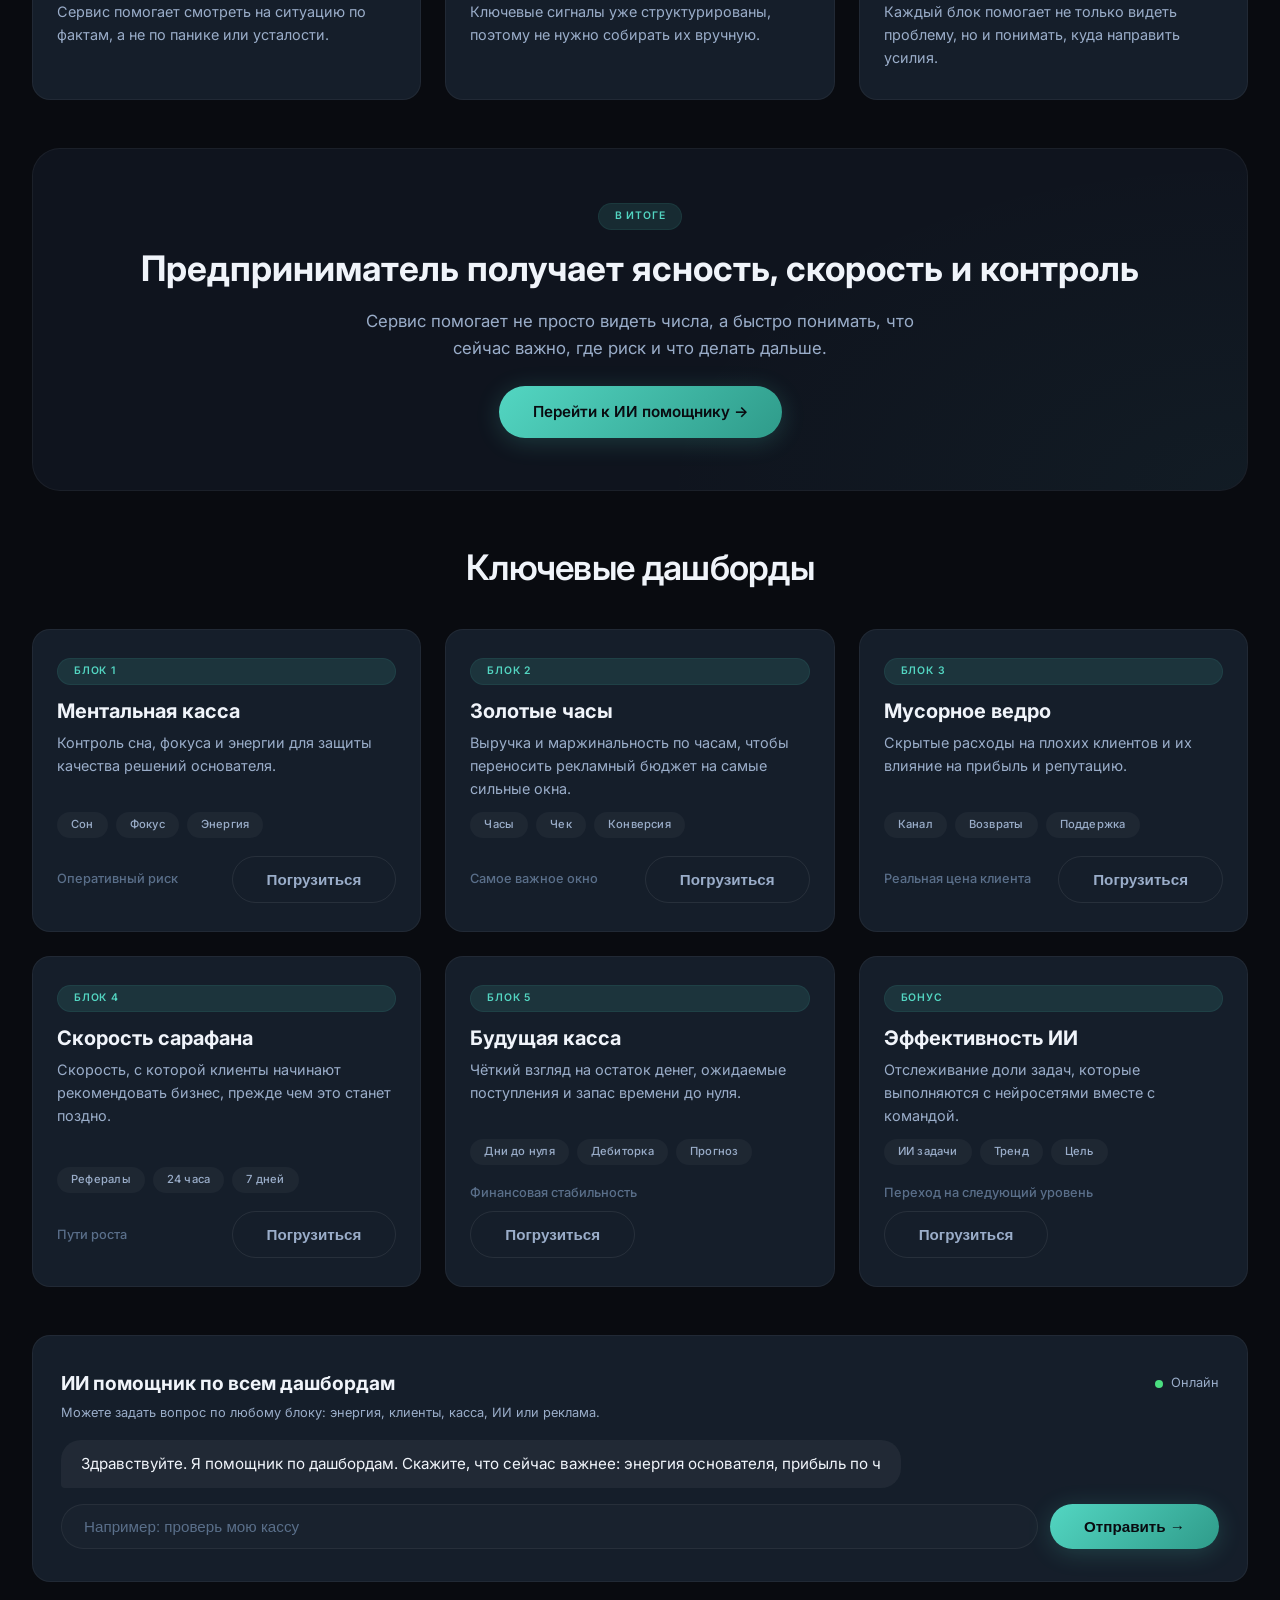
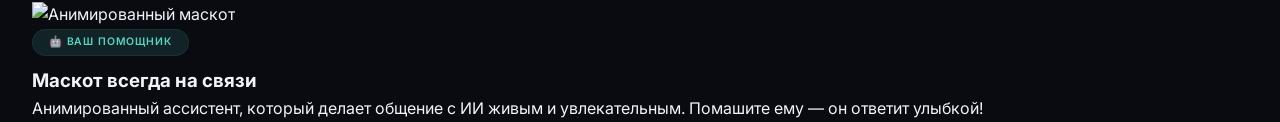
==== commit 76da997d: "Update index.html" ====
--- a/index.html
+++ b/index.html
@@ -197,7 +197,7 @@
       </div>
     </section>
 
-    <!-- ===== CHAT ===== -->
+    <!-- ===== CHAT + МАСКОТ ===== -->
     <section class="panel chat-card fade-item">
       <div class="chat-header">
         <h3>ИИ помощник по всем дашбордам</h3>
@@ -212,6 +212,21 @@
         </div>
       </form>
     </section>
+
+    <!-- ===== МАСКОТ ===== -->
+    <section class="mascot-section fade-item">
+      <div class="mascot-container">
+        <div class="robot-animation-wrapper">
+          <div class="robot-mask-face"></div>
+          <img src="alfa_mascot_transparent.png" alt="Анимированный маскот" class="robot-image" />
+        </div>
+        <div class="mascot-text">
+          <span class="badge">🤖 Ваш помощник</span>
+          <h3>Маскот всегда на связи</h3>
+          <p>Анимированный ассистент, который делает общение с ИИ живым и увлекательным. Помашите ему — он ответит улыбкой!</p>
+        </div>
+      </div>
+    </section>
   </main>
 
   <!-- ===== MODAL ===== -->
--- a/styles.css
+++ b/styles.css
@@ -527,7 +527,7 @@
 }
 
 /* ============================================================
-   DASHBOARDS
+   DASHBOARDS — 3 КОЛОНКИ НА ДЕСКТОПЕ
    ============================================================ */
 .section-title {
   font-size: 2.2rem;
@@ -539,7 +539,7 @@
 
 .dashboard-grid {
   display: grid;
-  grid-template-columns: repeat(auto-fit, minmax(280px, 1fr));
+  grid-template-columns: repeat(3, 1fr);
   gap: 24px;
   margin-bottom: 48px;
 }
@@ -1086,7 +1086,7 @@
 }
 
 /* ============================================================
-   ADAPTIVE
+   ADAPTIVE — ТОЛЬКО МОБИЛЬНЫЕ
    ============================================================ */
 @media (max-width: 768px) {
   .container {
@@ -1137,6 +1137,7 @@
     font-size: 1.6rem;
   }
 
+  /* ДАШБОРДЫ: 1 КОЛОНКА НА МОБИЛЬНЫХ */
   .dashboard-grid {
     grid-template-columns: 1fr;
   }
@@ -1182,8 +1183,42 @@
     flex-direction: column;
     align-items: flex-start;
   }
-}
-
+
+  /* КНОПКА "ОТПРАВИТЬ" НА МОБИЛЬНЫХ */
+  .chat-form .form-row {
+    flex-direction: column;
+    gap: 10px;
+  }
+
+  .chat-form input {
+    width: 100%;
+    padding: 14px 18px;
+    font-size: 1rem;
+  }
+
+  .chat-form .btn {
+    width: 100%;
+    justify-content: center;
+    padding: 14px 20px;
+    font-size: 1rem;
+    min-height: 52px;
+    white-space: nowrap;
+  }
+
+  .message {
+    max-width: 92%;
+    font-size: 0.9rem;
+    padding: 10px 14px;
+  }
+
+  .chat-card .messages {
+    max-height: 180px;
+  }
+}
+
+/* ============================================================
+   ДЛЯ БОЛЬШИХ ЭКРАНОВ (ОПЦИОНАЛЬНО)
+   ============================================================ */
 @media (min-width: 1400px) {
   .container {
     max-width: 1440px;
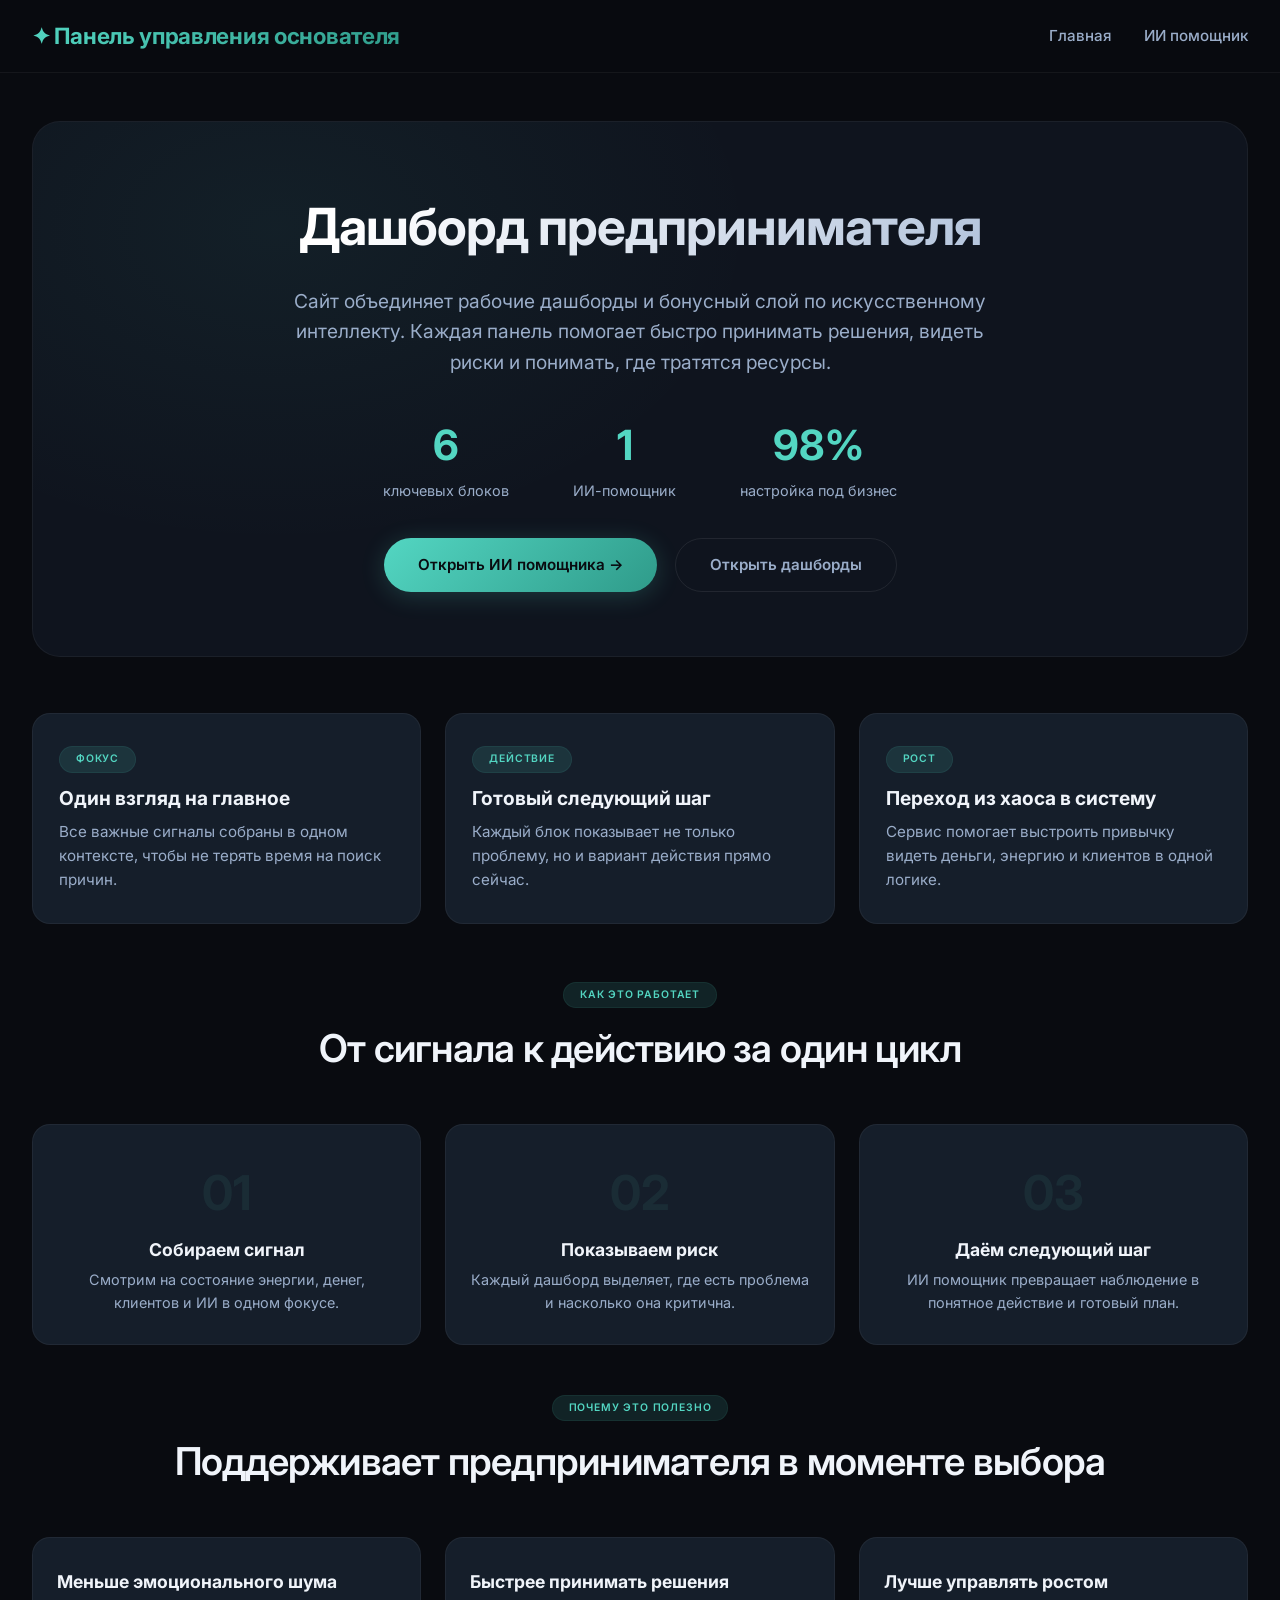
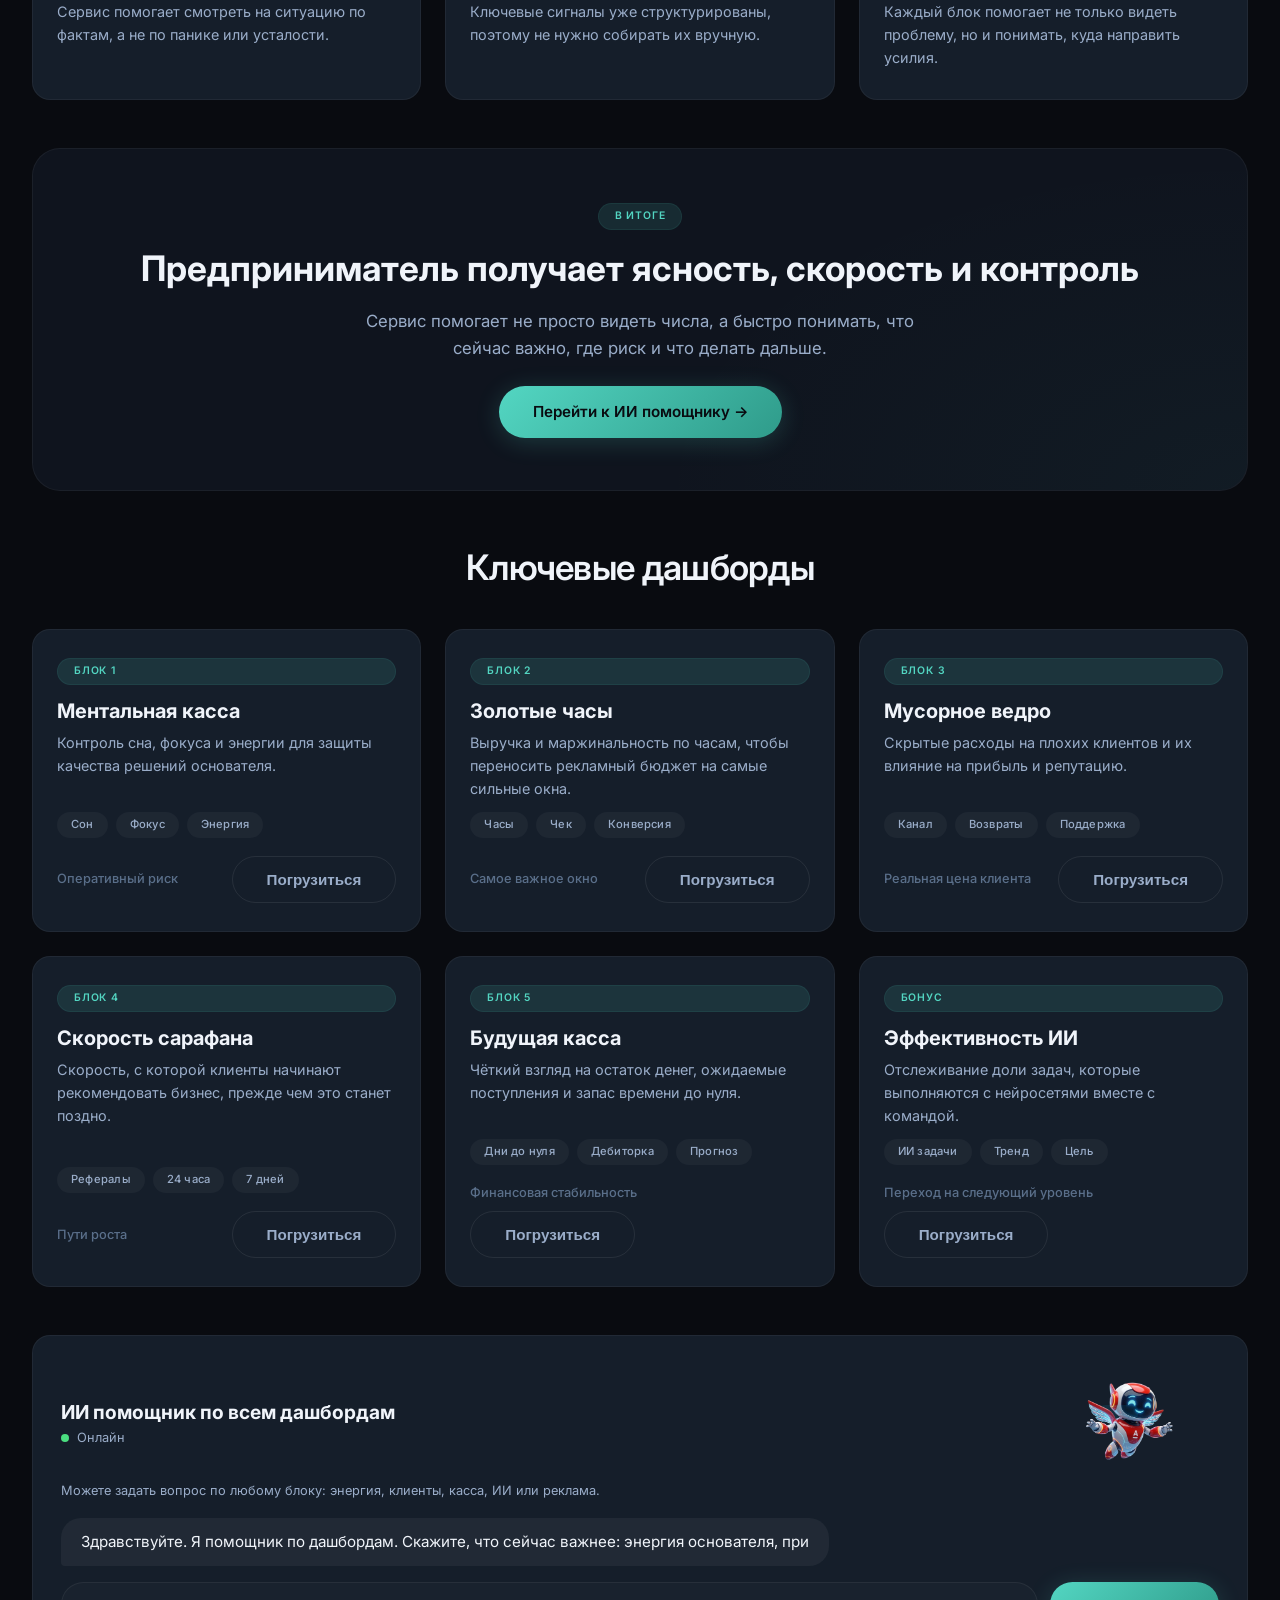
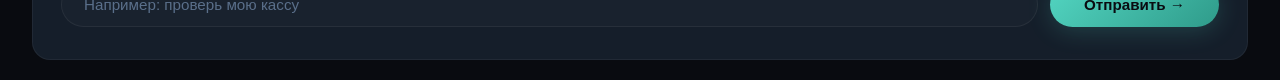
==== commit f10c489c: "Update index.html" ====
--- a/index.html
+++ b/index.html
@@ -200,8 +200,16 @@
     <!-- ===== CHAT + МАСКОТ ===== -->
     <section class="panel chat-card fade-item">
       <div class="chat-header">
-        <h3>ИИ помощник по всем дашбордам</h3>
-        <span class="online-status"><span class="dot"></span> Онлайн</span>
+        <div class="chat-header-left">
+          <h3>ИИ помощник по всем дашбордам</h3>
+          <span class="online-status"><span class="dot"></span> Онлайн</span>
+        </div>
+        <div class="chat-mascot">
+          <div class="robot-animation-wrapper">
+            <div class="robot-mask-face"></div>
+            <img src="alfa_mascot_transparent.png" alt="Маскот" class="robot-image" />
+          </div>
+        </div>
       </div>
       <p class="small">Можете задать вопрос по любому блоку: энергия, клиенты, касса, ИИ или реклама.</p>
       <div class="messages"></div>
@@ -212,21 +220,6 @@
         </div>
       </form>
     </section>
-
-    <!-- ===== МАСКОТ ===== -->
-    <section class="mascot-section fade-item">
-      <div class="mascot-container">
-        <div class="robot-animation-wrapper">
-          <div class="robot-mask-face"></div>
-          <img src="alfa_mascot_transparent.png" alt="Анимированный маскот" class="robot-image" />
-        </div>
-        <div class="mascot-text">
-          <span class="badge">🤖 Ваш помощник</span>
-          <h3>Маскот всегда на связи</h3>
-          <p>Анимированный ассистент, который делает общение с ИИ живым и увлекательным. Помашите ему — он ответит улыбкой!</p>
-        </div>
-      </div>
-    </section>
   </main>
 
   <!-- ===== MODAL ===== -->
--- a/styles.css
+++ b/styles.css
@@ -1215,7 +1215,118 @@
     max-height: 180px;
   }
 }
-
+/* ============================================================
+   МАСКОТ
+   ============================================================ */
+.mascot-section {
+  margin: 40px 0 20px;
+  padding: 40px 0;
+  border-top: 1px solid var(--border-subtle);
+}
+
+.mascot-container {
+  display: flex;
+  align-items: center;
+  justify-content: center;
+  gap: 48px;
+  flex-wrap: wrap;
+}
+
+.mascot-text {
+  max-width: 400px;
+}
+
+.mascot-text h3 {
+  font-size: 1.6rem;
+  margin-bottom: 8px;
+}
+
+.mascot-text p {
+  color: var(--text-secondary);
+  font-size: 1rem;
+}
+
+/* ===== АНИМАЦИЯ МАСКОТА ===== */
+.robot-animation-wrapper {
+  position: relative;
+  display: flex;
+  justify-content: center;
+  align-items: center;
+  width: 200px;
+  height: auto;
+  overflow: hidden;
+  transition: transform 0.3s ease;
+  flex-shrink: 0;
+}
+
+.robot-image {
+  width: 100%;
+  height: auto;
+  display: block;
+  animation: swingWings 4s infinite ease-in-out;
+  transform-origin: center center;
+}
+
+.robot-mask-face {
+  position: absolute;
+  top: 33.5%;
+  left: 40.5%;
+  width: 19%;
+  height: 14%;
+  background: rgba(0, 191, 255, 0.1);
+  border-radius: 5px;
+  pointer-events: none;
+  animation: pulseSmile 2.5s infinite ease-in-out;
+}
+
+.robot-animation-wrapper:hover .robot-image {
+  transform: scale(1.05);
+}
+
+.robot-animation-wrapper:hover .robot-image {
+  animation-duration: 2s;
+}
+
+.robot-animation-wrapper:hover .robot-mask-face {
+  animation-duration: 1.2s;
+}
+
+/* Анимация покачивания */
+@keyframes swingWings {
+  0%, 100% {
+    transform: scale(1) rotate(-1.5deg) skewY(-1.5deg);
+  }
+  50% {
+    transform: scale(1.03) rotate(1.5deg) skewY(1.5deg);
+  }
+}
+
+/* Анимация пульсации улыбки */
+@keyframes pulseSmile {
+  0%, 100% {
+    filter: brightness(1) contrast(1) drop-shadow(0 0 5px rgba(0, 191, 255, 0.4));
+  }
+  50% {
+    filter: brightness(1.4) contrast(1.5) drop-shadow(0 0 15px rgba(0, 191, 255, 0.9));
+  }
+}
+
+/* ===== АДАПТИВ ДЛЯ МАСКОТА ===== */
+@media (max-width: 768px) {
+  .mascot-container {
+    flex-direction: column;
+    text-align: center;
+    gap: 24px;
+  }
+
+  .robot-animation-wrapper {
+    width: 160px;
+  }
+
+  .mascot-text h3 {
+    font-size: 1.3rem;
+  }
+}
 /* ============================================================
    ДЛЯ БОЛЬШИХ ЭКРАНОВ (ОПЦИОНАЛЬНО)
    ============================================================ */
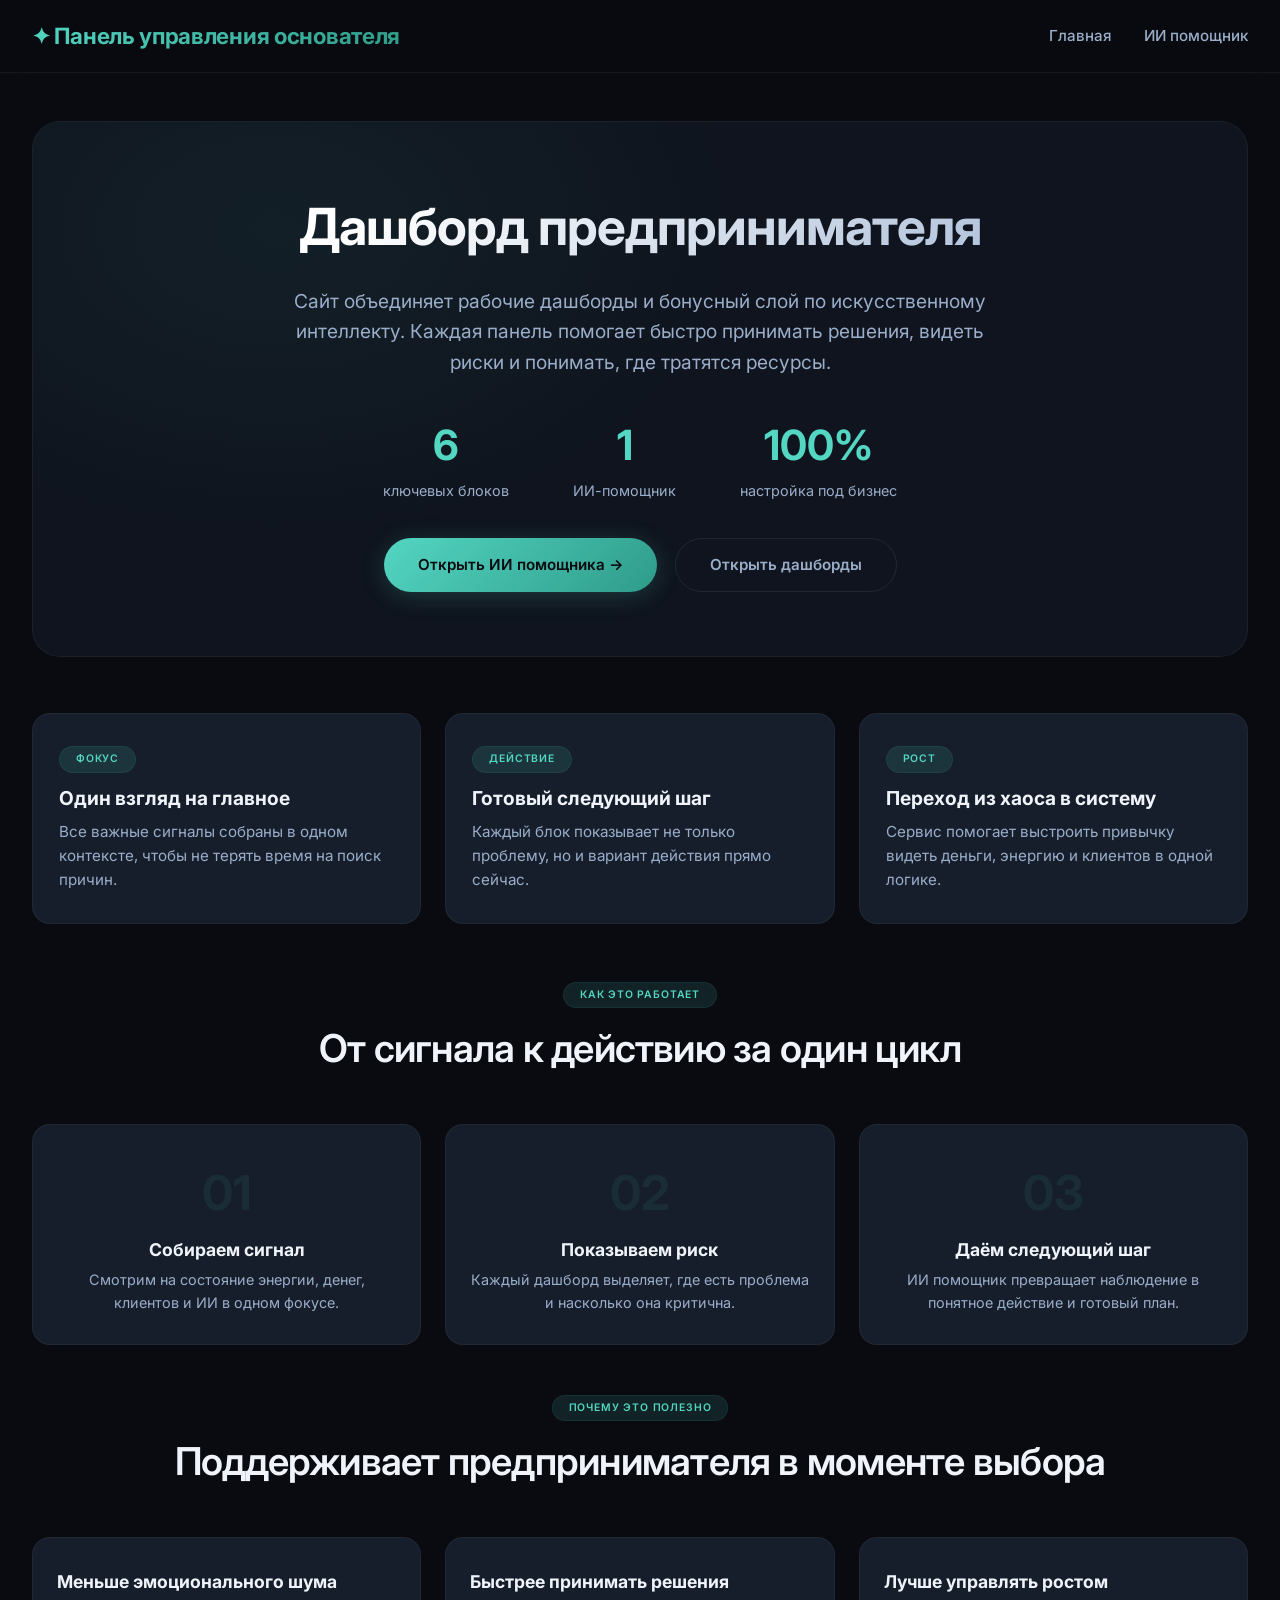
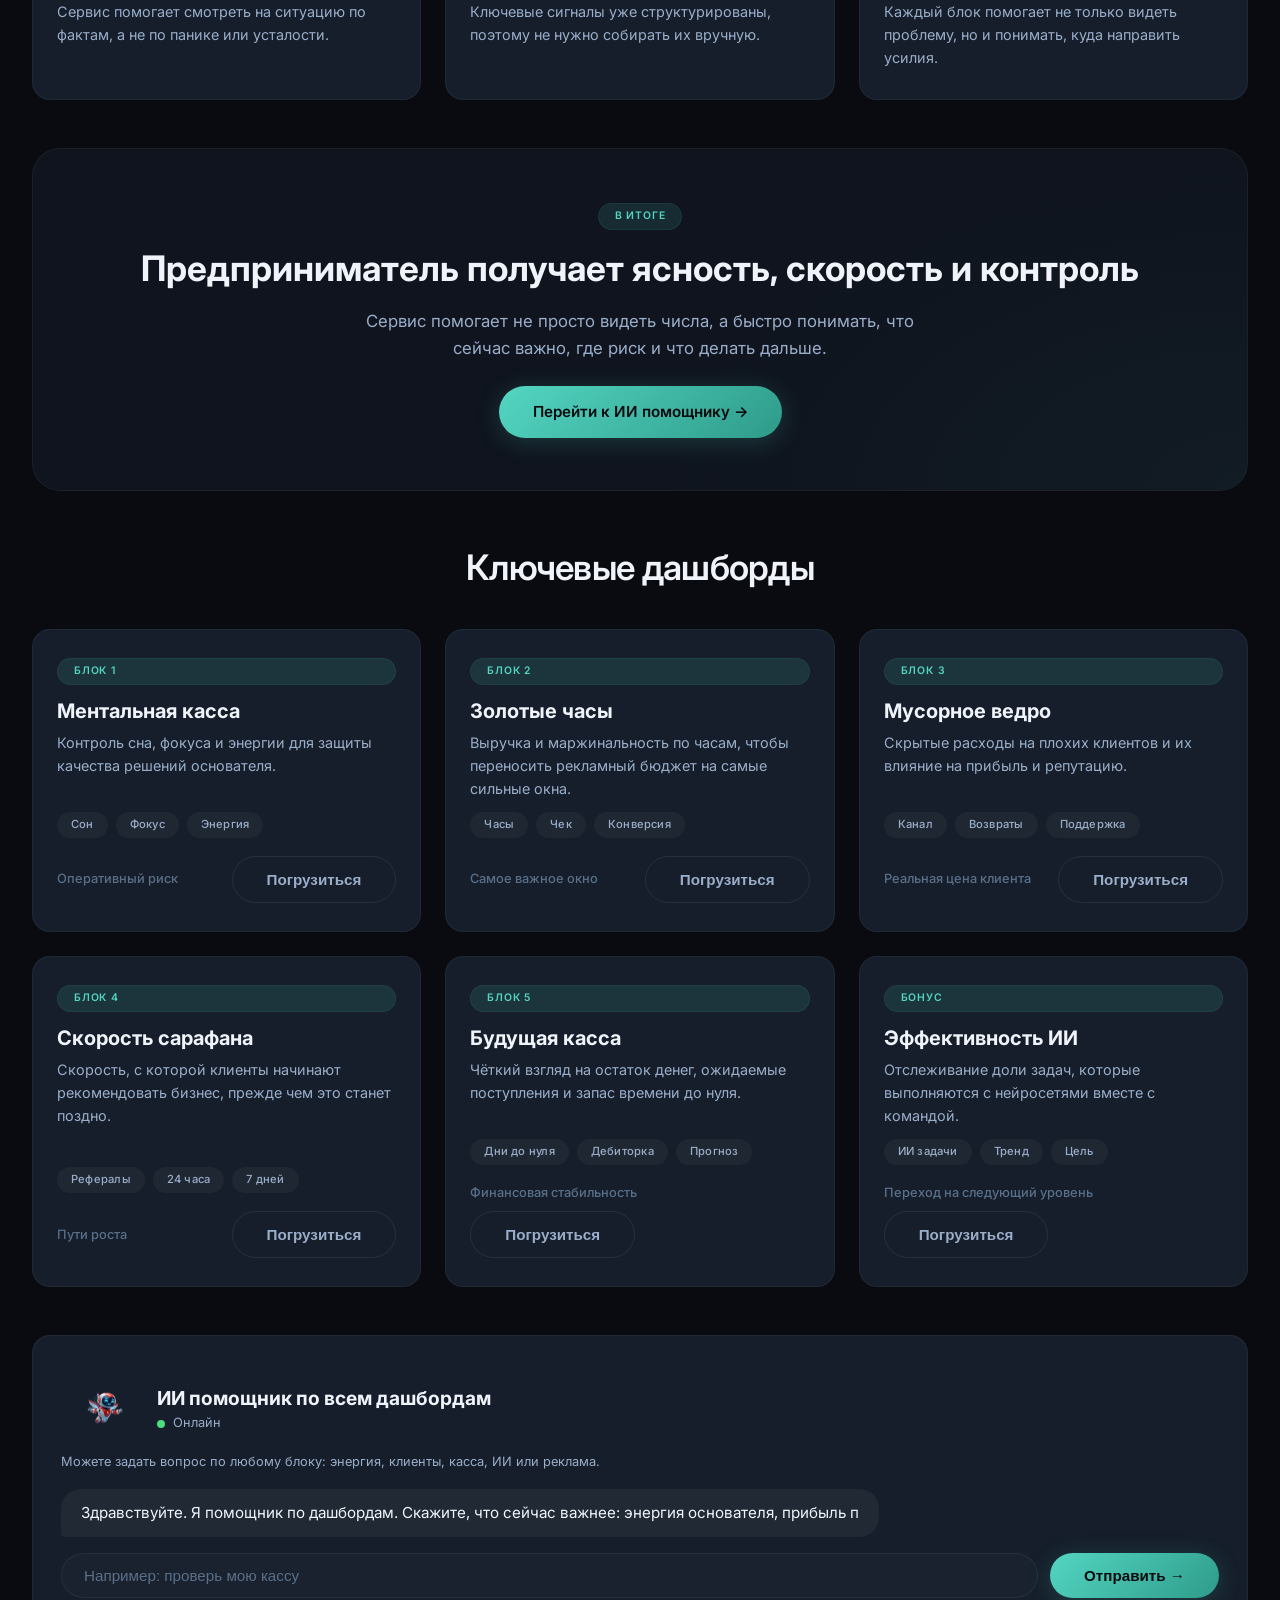
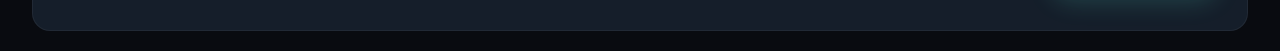
==== commit ee08a431: "Update index.html" ====
--- a/index.html
+++ b/index.html
@@ -201,13 +201,15 @@
     <section class="panel chat-card fade-item">
       <div class="chat-header">
         <div class="chat-header-left">
-          <h3>ИИ помощник по всем дашбордам</h3>
-          <span class="online-status"><span class="dot"></span> Онлайн</span>
-        </div>
-        <div class="chat-mascot">
-          <div class="robot-animation-wrapper">
-            <div class="robot-mask-face"></div>
-            <img src="alfa_mascot_transparent.png" alt="Маскот" class="robot-image" />
+          <div class="chat-mascot">
+            <div class="robot-animation-wrapper">
+              <div class="robot-mask-face"></div>
+              <img src="alfa_mascot_transparent.png" alt="Маскот" class="robot-image" />
+            </div>
+          </div>
+          <div class="chat-header-info">
+            <h3>ИИ помощник по всем дашбордам</h3>
+            <span class="online-status"><span class="dot"></span> Онлайн</span>
           </div>
         </div>
       </div>
--- a/styles.css
+++ b/styles.css
@@ -344,7 +344,6 @@
   transform: translateY(0);
 }
 
-/* Stagger задержки для карточек */
 .fade-item:nth-child(1) {
   transition-delay: 0.05s;
 }
@@ -635,7 +634,7 @@
 }
 
 /* ============================================================
-   CHAT
+   CHAT С МАСКОТОМ (ОБЪЕДИНЁННАЯ ВЕРСИЯ)
    ============================================================ */
 .panel {
   background: var(--bg-card);
@@ -659,8 +658,20 @@
   margin-bottom: 4px;
 }
 
-.chat-header h3 {
+.chat-header-left {
+  display: flex;
+  align-items: center;
+  gap: 16px;
+  flex-wrap: wrap;
+}
+
+.chat-header-left h3 {
   font-size: 1.2rem;
+  margin: 0;
+}
+
+.chat-mascot {
+  flex-shrink: 0;
 }
 
 .online-status {
@@ -681,8 +692,7 @@
 }
 
 @keyframes pulse-dot {
-  0%,
-  100% {
+  0%, 100% {
     opacity: 1;
     transform: scale(1);
   }
@@ -756,6 +766,68 @@
   border-color: var(--accent);
   background: rgba(255, 255, 255, 0.05);
   box-shadow: 0 0 0 4px rgba(83, 214, 194, 0.06);
+}
+
+/* ============================================================
+   МАСКОТ (АНИМАЦИЯ) — УВЕЛИЧЕННЫЙ ДО 80px
+   ============================================================ */
+.robot-animation-wrapper {
+  position: relative;
+  display: flex;
+  justify-content: center;
+  align-items: center;
+  width: 80px;
+  height: 80px;
+  overflow: hidden;
+  transition: transform 0.3s ease;
+  flex-shrink: 0;
+}
+
+.robot-image {
+  width: 100%;
+  height: auto;
+  display: block;
+  animation: swingWings 4s infinite ease-in-out;
+  transform-origin: center center;
+}
+
+.robot-mask-face {
+  position: absolute;
+  top: 33.5%;
+  left: 40.5%;
+  width: 19%;
+  height: 14%;
+  background: rgba(0, 191, 255, 0.1);
+  border-radius: 5px;
+  pointer-events: none;
+  animation: pulseSmile 2.5s infinite ease-in-out;
+}
+
+.robot-animation-wrapper:hover .robot-image {
+  transform: scale(1.1);
+  animation-duration: 2s;
+}
+
+.robot-animation-wrapper:hover .robot-mask-face {
+  animation-duration: 1.2s;
+}
+
+@keyframes swingWings {
+  0%, 100% {
+    transform: scale(1) rotate(-1.5deg) skewY(-1.5deg);
+  }
+  50% {
+    transform: scale(1.03) rotate(1.5deg) skewY(1.5deg);
+  }
+}
+
+@keyframes pulseSmile {
+  0%, 100% {
+    filter: brightness(1) contrast(1) drop-shadow(0 0 5px rgba(0, 191, 255, 0.4));
+  }
+  50% {
+    filter: brightness(1.4) contrast(1.5) drop-shadow(0 0 15px rgba(0, 191, 255, 0.9));
+  }
 }
 
 /* ============================================================
@@ -1086,7 +1158,7 @@
 }
 
 /* ============================================================
-   ADAPTIVE — ТОЛЬКО МОБИЛЬНЫЕ
+   ADAPTIVE — МОБИЛЬНЫЕ
    ============================================================ */
 @media (max-width: 768px) {
   .container {
@@ -1137,7 +1209,6 @@
     font-size: 1.6rem;
   }
 
-  /* ДАШБОРДЫ: 1 КОЛОНКА НА МОБИЛЬНЫХ */
   .dashboard-grid {
     grid-template-columns: 1fr;
   }
@@ -1179,12 +1250,26 @@
     font-size: 1.1rem;
   }
 
+  /* Чат с маскотом на мобильных — увеличенный */
   .chat-header {
     flex-direction: column;
-    align-items: flex-start;
-  }
-
-  /* КНОПКА "ОТПРАВИТЬ" НА МОБИЛЬНЫХ */
+    align-items: stretch;
+  }
+
+  .chat-header-left {
+    justify-content: space-between;
+    width: 100%;
+  }
+
+  .chat-mascot {
+    align-self: flex-end;
+  }
+
+  .robot-animation-wrapper {
+    width: 60px;
+    height: 60px;
+  }
+
   .chat-form .form-row {
     flex-direction: column;
     gap: 10px;
@@ -1215,120 +1300,9 @@
     max-height: 180px;
   }
 }
-/* ============================================================
-   МАСКОТ
-   ============================================================ */
-.mascot-section {
-  margin: 40px 0 20px;
-  padding: 40px 0;
-  border-top: 1px solid var(--border-subtle);
-}
-
-.mascot-container {
-  display: flex;
-  align-items: center;
-  justify-content: center;
-  gap: 48px;
-  flex-wrap: wrap;
-}
-
-.mascot-text {
-  max-width: 400px;
-}
-
-.mascot-text h3 {
-  font-size: 1.6rem;
-  margin-bottom: 8px;
-}
-
-.mascot-text p {
-  color: var(--text-secondary);
-  font-size: 1rem;
-}
-
-/* ===== АНИМАЦИЯ МАСКОТА ===== */
-.robot-animation-wrapper {
-  position: relative;
-  display: flex;
-  justify-content: center;
-  align-items: center;
-  width: 200px;
-  height: auto;
-  overflow: hidden;
-  transition: transform 0.3s ease;
-  flex-shrink: 0;
-}
-
-.robot-image {
-  width: 100%;
-  height: auto;
-  display: block;
-  animation: swingWings 4s infinite ease-in-out;
-  transform-origin: center center;
-}
-
-.robot-mask-face {
-  position: absolute;
-  top: 33.5%;
-  left: 40.5%;
-  width: 19%;
-  height: 14%;
-  background: rgba(0, 191, 255, 0.1);
-  border-radius: 5px;
-  pointer-events: none;
-  animation: pulseSmile 2.5s infinite ease-in-out;
-}
-
-.robot-animation-wrapper:hover .robot-image {
-  transform: scale(1.05);
-}
-
-.robot-animation-wrapper:hover .robot-image {
-  animation-duration: 2s;
-}
-
-.robot-animation-wrapper:hover .robot-mask-face {
-  animation-duration: 1.2s;
-}
-
-/* Анимация покачивания */
-@keyframes swingWings {
-  0%, 100% {
-    transform: scale(1) rotate(-1.5deg) skewY(-1.5deg);
-  }
-  50% {
-    transform: scale(1.03) rotate(1.5deg) skewY(1.5deg);
-  }
-}
-
-/* Анимация пульсации улыбки */
-@keyframes pulseSmile {
-  0%, 100% {
-    filter: brightness(1) contrast(1) drop-shadow(0 0 5px rgba(0, 191, 255, 0.4));
-  }
-  50% {
-    filter: brightness(1.4) contrast(1.5) drop-shadow(0 0 15px rgba(0, 191, 255, 0.9));
-  }
-}
-
-/* ===== АДАПТИВ ДЛЯ МАСКОТА ===== */
-@media (max-width: 768px) {
-  .mascot-container {
-    flex-direction: column;
-    text-align: center;
-    gap: 24px;
-  }
-
-  .robot-animation-wrapper {
-    width: 160px;
-  }
-
-  .mascot-text h3 {
-    font-size: 1.3rem;
-  }
-}
-/* ============================================================
-   ДЛЯ БОЛЬШИХ ЭКРАНОВ (ОПЦИОНАЛЬНО)
+
+/* ============================================================
+   БОЛЬШИЕ ЭКРАНЫ (ОПЦИОНАЛЬНО)
    ============================================================ */
 @media (min-width: 1400px) {
   .container {
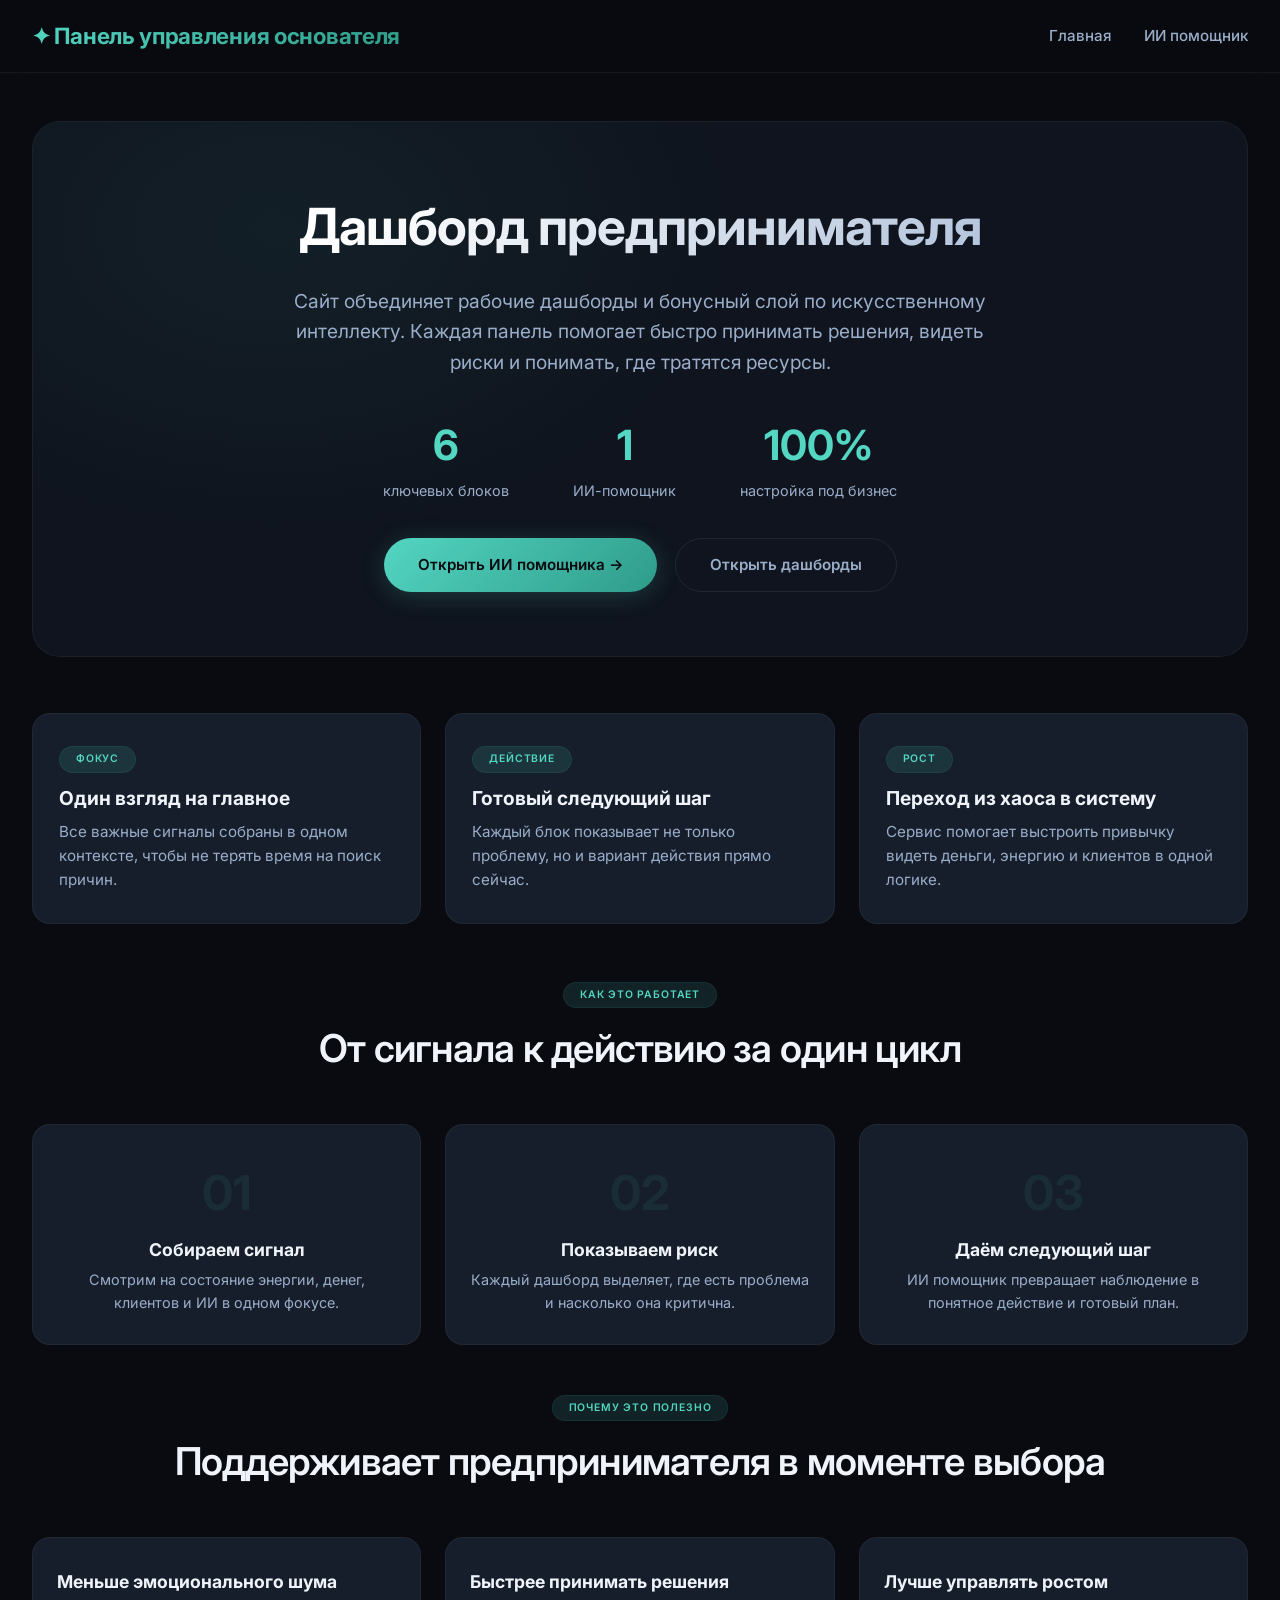
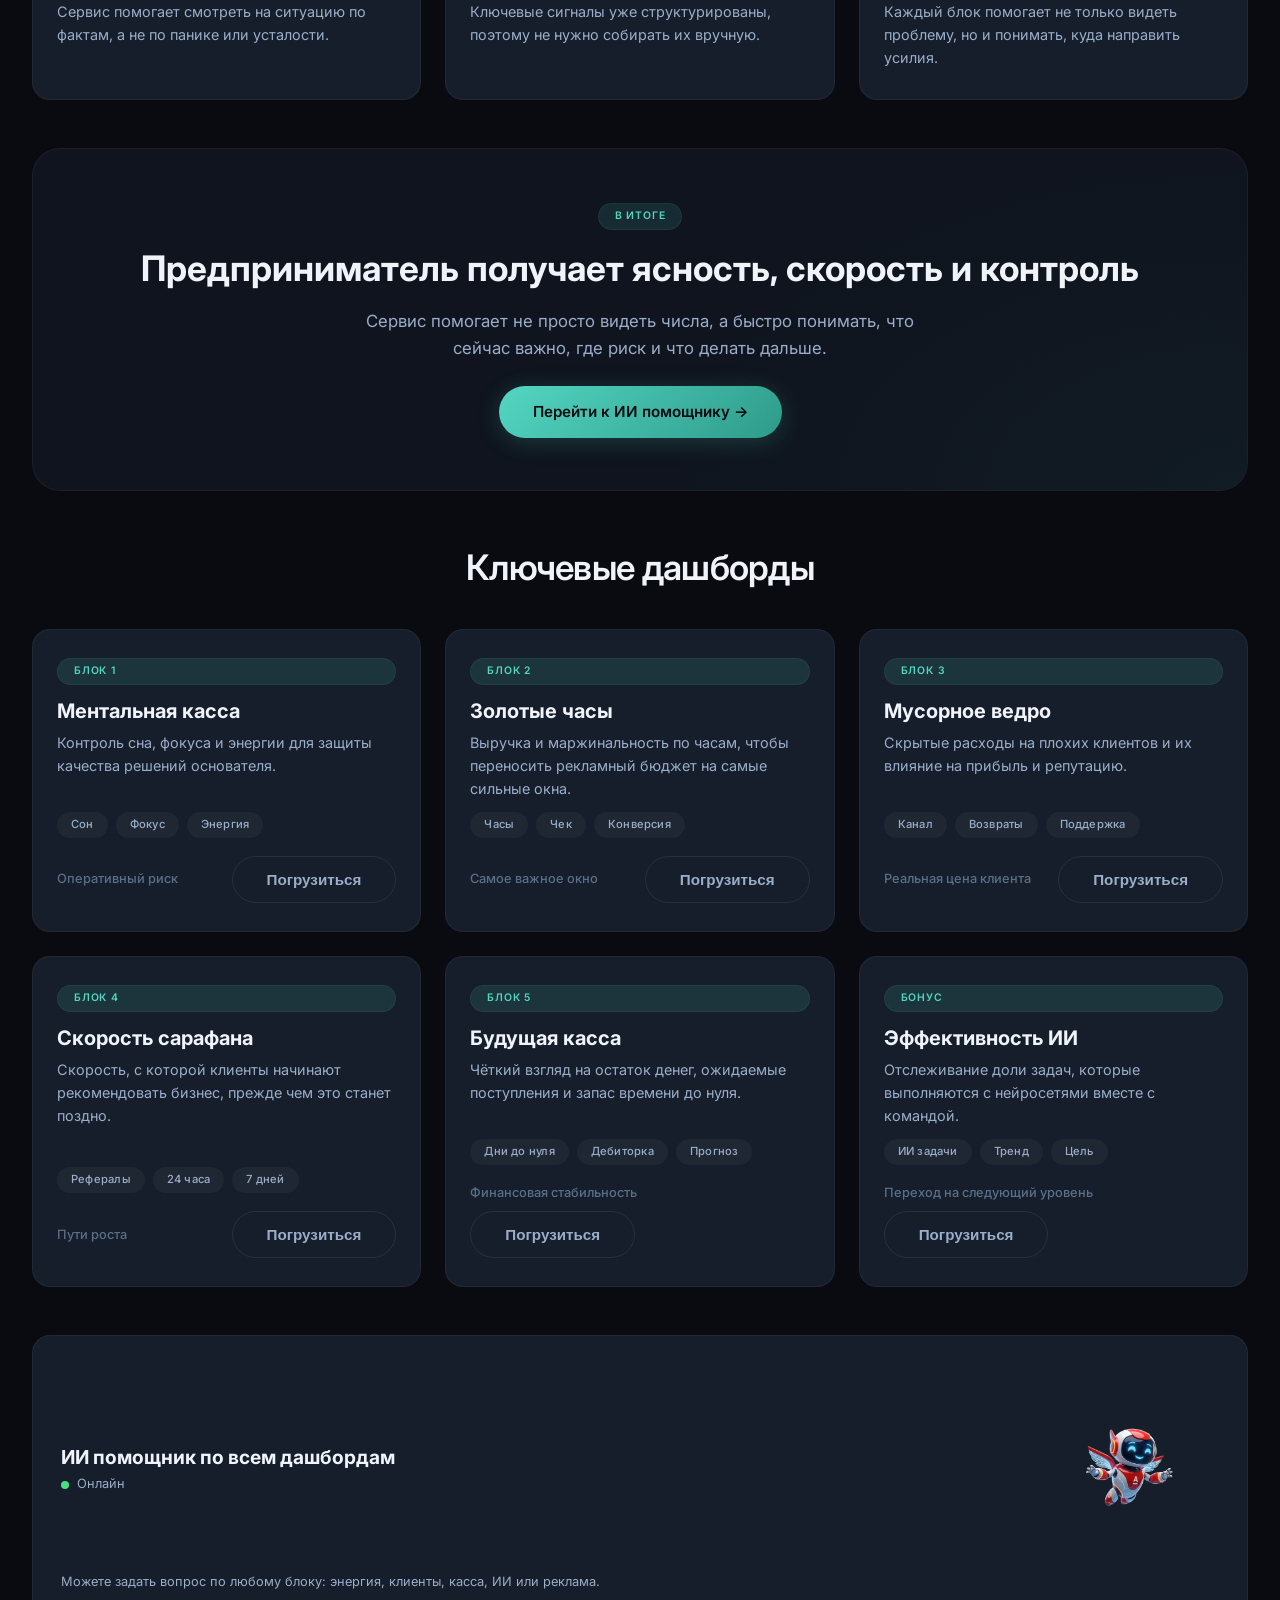
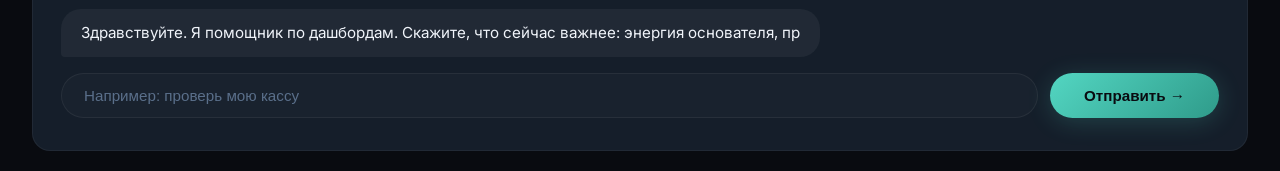
==== commit 23b41cca: "Update index.html" ====
--- a/index.html
+++ b/index.html
@@ -201,15 +201,14 @@
     <section class="panel chat-card fade-item">
       <div class="chat-header">
         <div class="chat-header-left">
-          <div class="chat-mascot">
-            <div class="robot-animation-wrapper">
-              <div class="robot-mask-face"></div>
-              <img src="alfa_mascot_transparent.png" alt="Маскот" class="robot-image" />
-            </div>
-          </div>
           <div class="chat-header-info">
             <h3>ИИ помощник по всем дашбордам</h3>
             <span class="online-status"><span class="dot"></span> Онлайн</span>
+          </div>
+          <div class="chat-mascot">
+            <div class="robot-animation-wrapper">
+              <img src="alfa_mascot_transparent.png" alt="Маскот" class="robot-image" />
+            </div>
           </div>
         </div>
       </div>
--- a/styles.css
+++ b/styles.css
@@ -634,7 +634,7 @@
 }
 
 /* ============================================================
-   CHAT С МАСКОТОМ (ОБЪЕДИНЁННАЯ ВЕРСИЯ)
+   CHAT С МАСКОТОМ (СЛЕВА НА ДЕСКТОПЕ, СПРАВА НА МОБИЛЬНЫХ)
    ============================================================ */
 .panel {
   background: var(--bg-card);
@@ -651,21 +651,27 @@
 
 .chat-header {
   display: flex;
+  justify-content: flex-start;
+  align-items: center;
+  margin-bottom: 4px;
+}
+
+.chat-header-left {
+  display: flex;
+  align-items: center;
   justify-content: space-between;
-  align-items: center;
+  width: 100%;
   flex-wrap: wrap;
   gap: 12px;
-  margin-bottom: 4px;
-}
-
-.chat-header-left {
-  display: flex;
-  align-items: center;
-  gap: 16px;
-  flex-wrap: wrap;
-}
-
-.chat-header-left h3 {
+}
+
+.chat-header-info {
+  display: flex;
+  flex-direction: column;
+  gap: 2px;
+}
+
+.chat-header-info h3 {
   font-size: 1.2rem;
   margin: 0;
 }
@@ -769,15 +775,15 @@
 }
 
 /* ============================================================
-   МАСКОТ (АНИМАЦИЯ) — УВЕЛИЧЕННЫЙ ДО 80px
+   МАСКОТ (АНИМАЦИЯ) — 200px, БЕЗ МЕРЦАНИЯ
    ============================================================ */
 .robot-animation-wrapper {
   position: relative;
   display: flex;
   justify-content: center;
   align-items: center;
-  width: 80px;
-  height: 80px;
+  width: 200px;
+  height: 200px;
   overflow: hidden;
   transition: transform 0.3s ease;
   flex-shrink: 0;
@@ -791,25 +797,9 @@
   transform-origin: center center;
 }
 
-.robot-mask-face {
-  position: absolute;
-  top: 33.5%;
-  left: 40.5%;
-  width: 19%;
-  height: 14%;
-  background: rgba(0, 191, 255, 0.1);
-  border-radius: 5px;
-  pointer-events: none;
-  animation: pulseSmile 2.5s infinite ease-in-out;
-}
-
 .robot-animation-wrapper:hover .robot-image {
-  transform: scale(1.1);
+  transform: scale(1.08);
   animation-duration: 2s;
-}
-
-.robot-animation-wrapper:hover .robot-mask-face {
-  animation-duration: 1.2s;
 }
 
 @keyframes swingWings {
@@ -818,15 +808,6 @@
   }
   50% {
     transform: scale(1.03) rotate(1.5deg) skewY(1.5deg);
-  }
-}
-
-@keyframes pulseSmile {
-  0%, 100% {
-    filter: brightness(1) contrast(1) drop-shadow(0 0 5px rgba(0, 191, 255, 0.4));
-  }
-  50% {
-    filter: brightness(1.4) contrast(1.5) drop-shadow(0 0 15px rgba(0, 191, 255, 0.9));
   }
 }
 
@@ -1158,7 +1139,7 @@
 }
 
 /* ============================================================
-   ADAPTIVE — МОБИЛЬНЫЕ
+   ADAPTIVE — МОБИЛЬНЫЕ (маскот СПРАВА)
    ============================================================ */
 @media (max-width: 768px) {
   .container {
@@ -1250,24 +1231,26 @@
     font-size: 1.1rem;
   }
 
-  /* Чат с маскотом на мобильных — увеличенный */
-  .chat-header {
-    flex-direction: column;
-    align-items: stretch;
-  }
-
+  /* МАСКОТ СПРАВА НА МОБИЛЬНЫХ */
   .chat-header-left {
+    flex-direction: row;
     justify-content: space-between;
+    align-items: center;
     width: 100%;
   }
 
+  .chat-header-info h3 {
+    font-size: 1rem;
+  }
+
   .chat-mascot {
-    align-self: flex-end;
+    order: 2;
+    flex-shrink: 0;
   }
 
   .robot-animation-wrapper {
-    width: 60px;
-    height: 60px;
+    width: 80px;
+    height: 80px;
   }
 
   .chat-form .form-row {
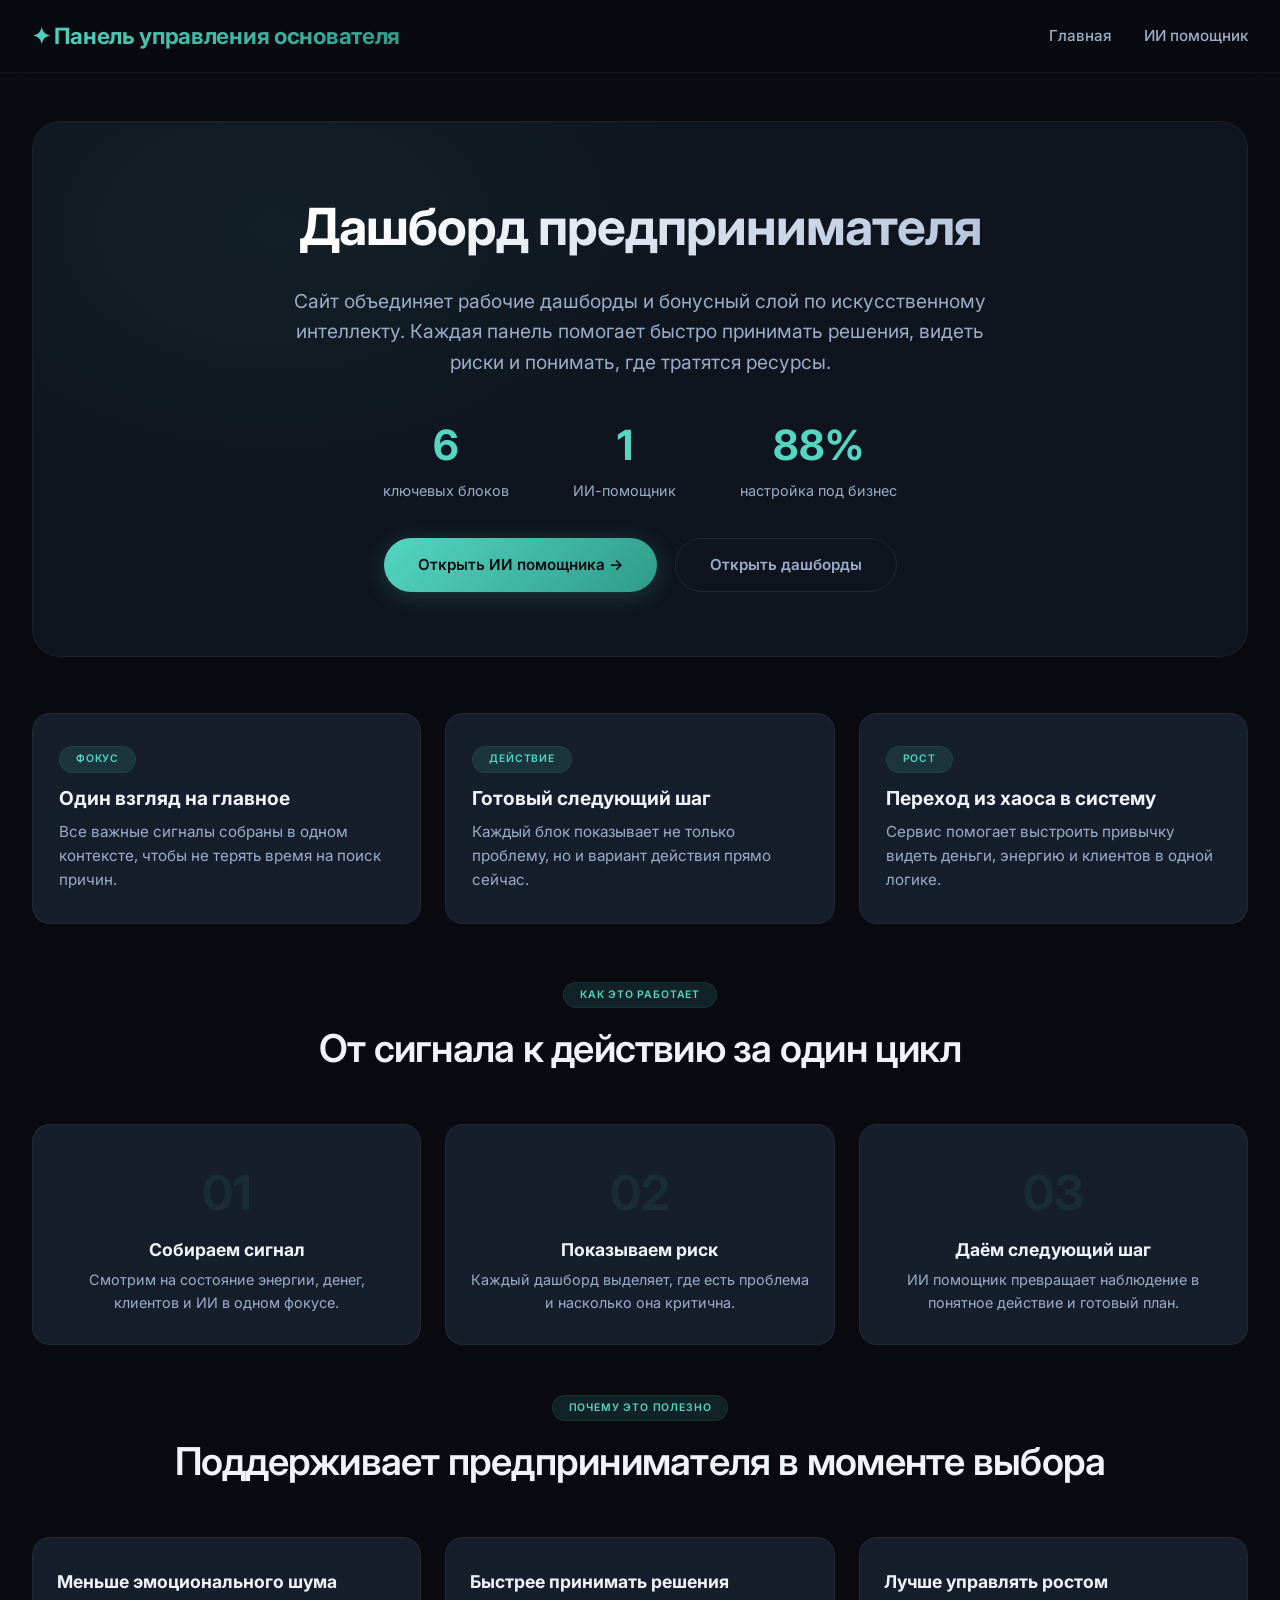
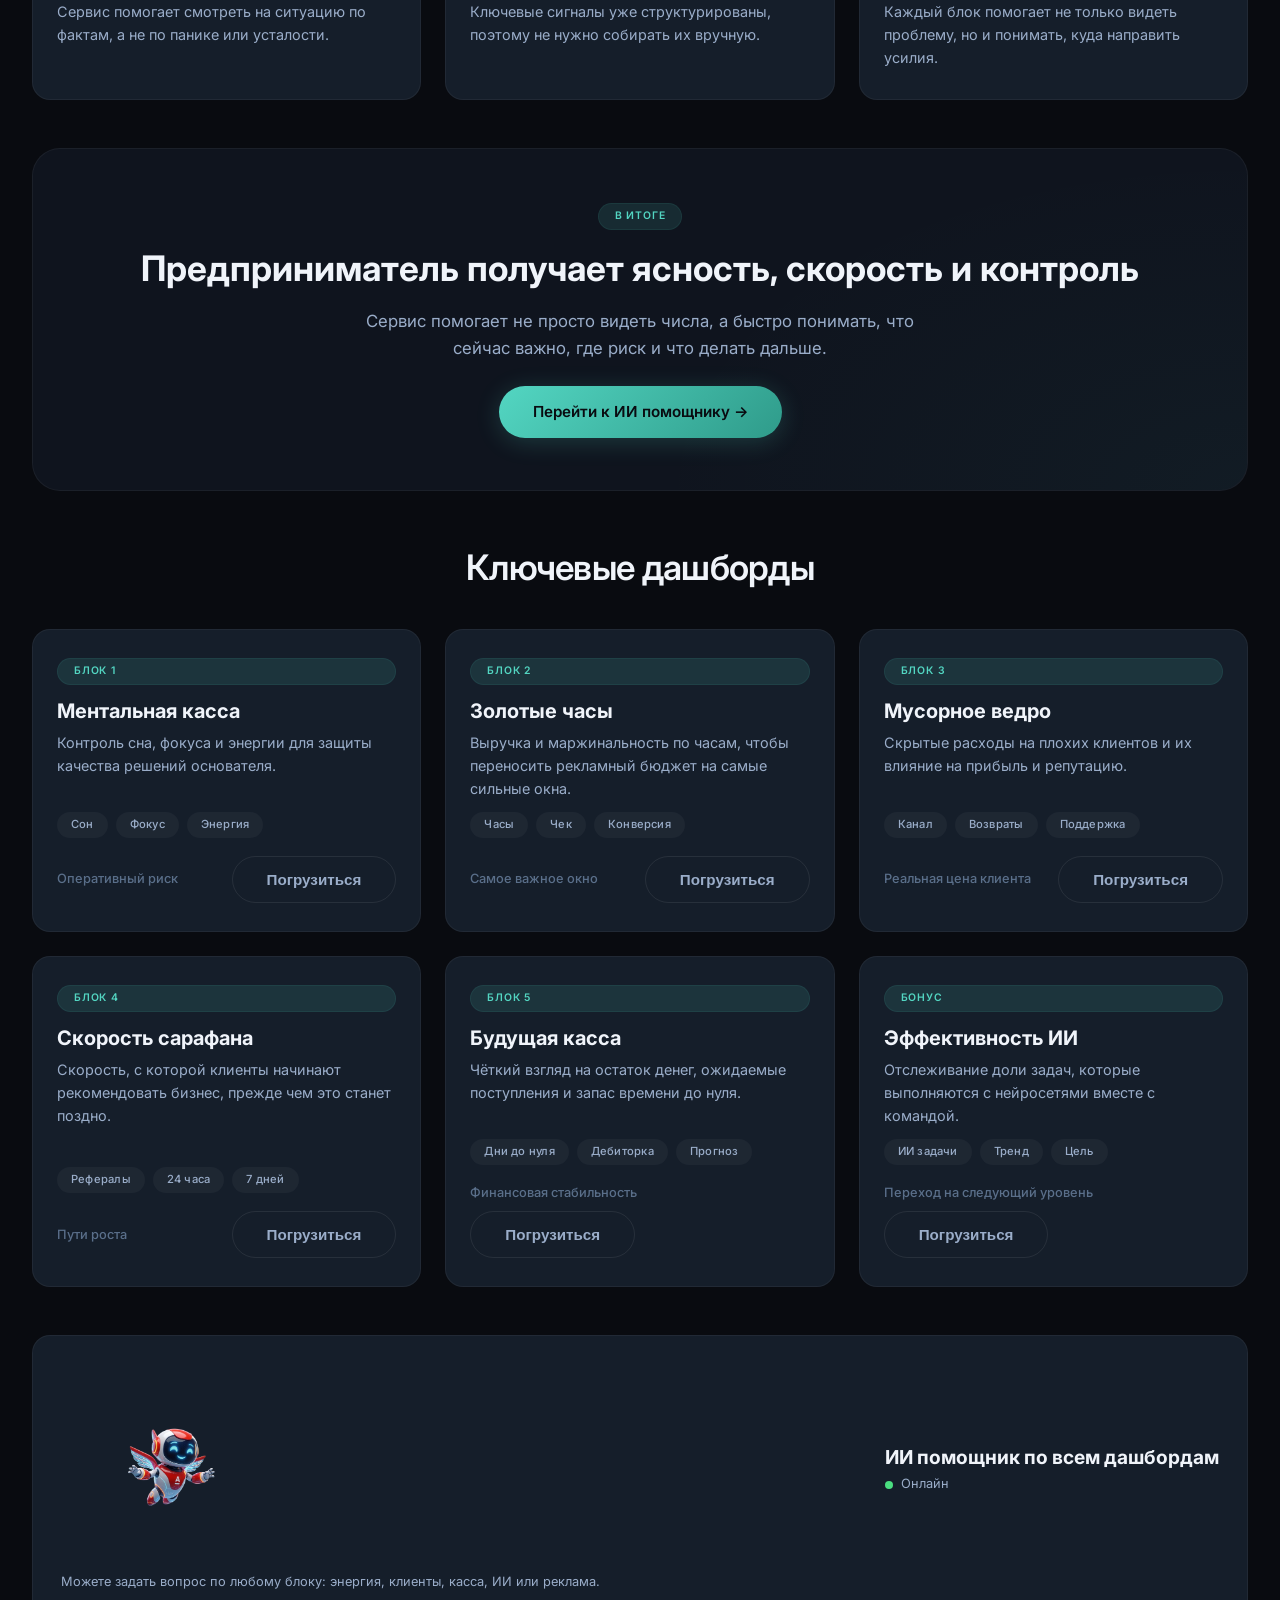
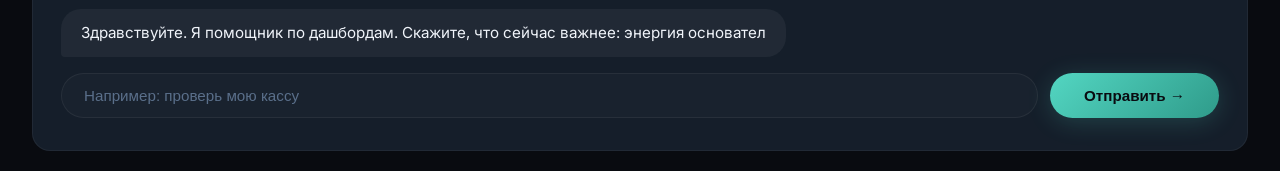
==== commit 794f8ed4: "Update index.html" ====
--- a/index.html
+++ b/index.html
@@ -201,19 +201,19 @@
     <section class="panel chat-card fade-item">
       <div class="chat-header">
         <div class="chat-header-left">
-          <div class="chat-header-info">
-            <h3>ИИ помощник по всем дашбордам</h3>
-            <span class="online-status"><span class="dot"></span> Онлайн</span>
-          </div>
           <div class="chat-mascot">
             <div class="robot-animation-wrapper">
               <img src="alfa_mascot_transparent.png" alt="Маскот" class="robot-image" />
             </div>
           </div>
+          <div class="chat-header-info">
+            <h3>ИИ помощник по всем дашбордам</h3>
+            <span class="online-status"><span class="dot"></span> Онлайн</span>
+          </div>
         </div>
       </div>
       <p class="small">Можете задать вопрос по любому блоку: энергия, клиенты, касса, ИИ или реклама.</p>
-      <div class="messages"></div>
+      <div class="messages" id="chatMessages"></div>
       <form class="chat-form">
         <div class="form-row">
           <input type="text" data-chat-input placeholder="Например: проверь мою кассу" />
